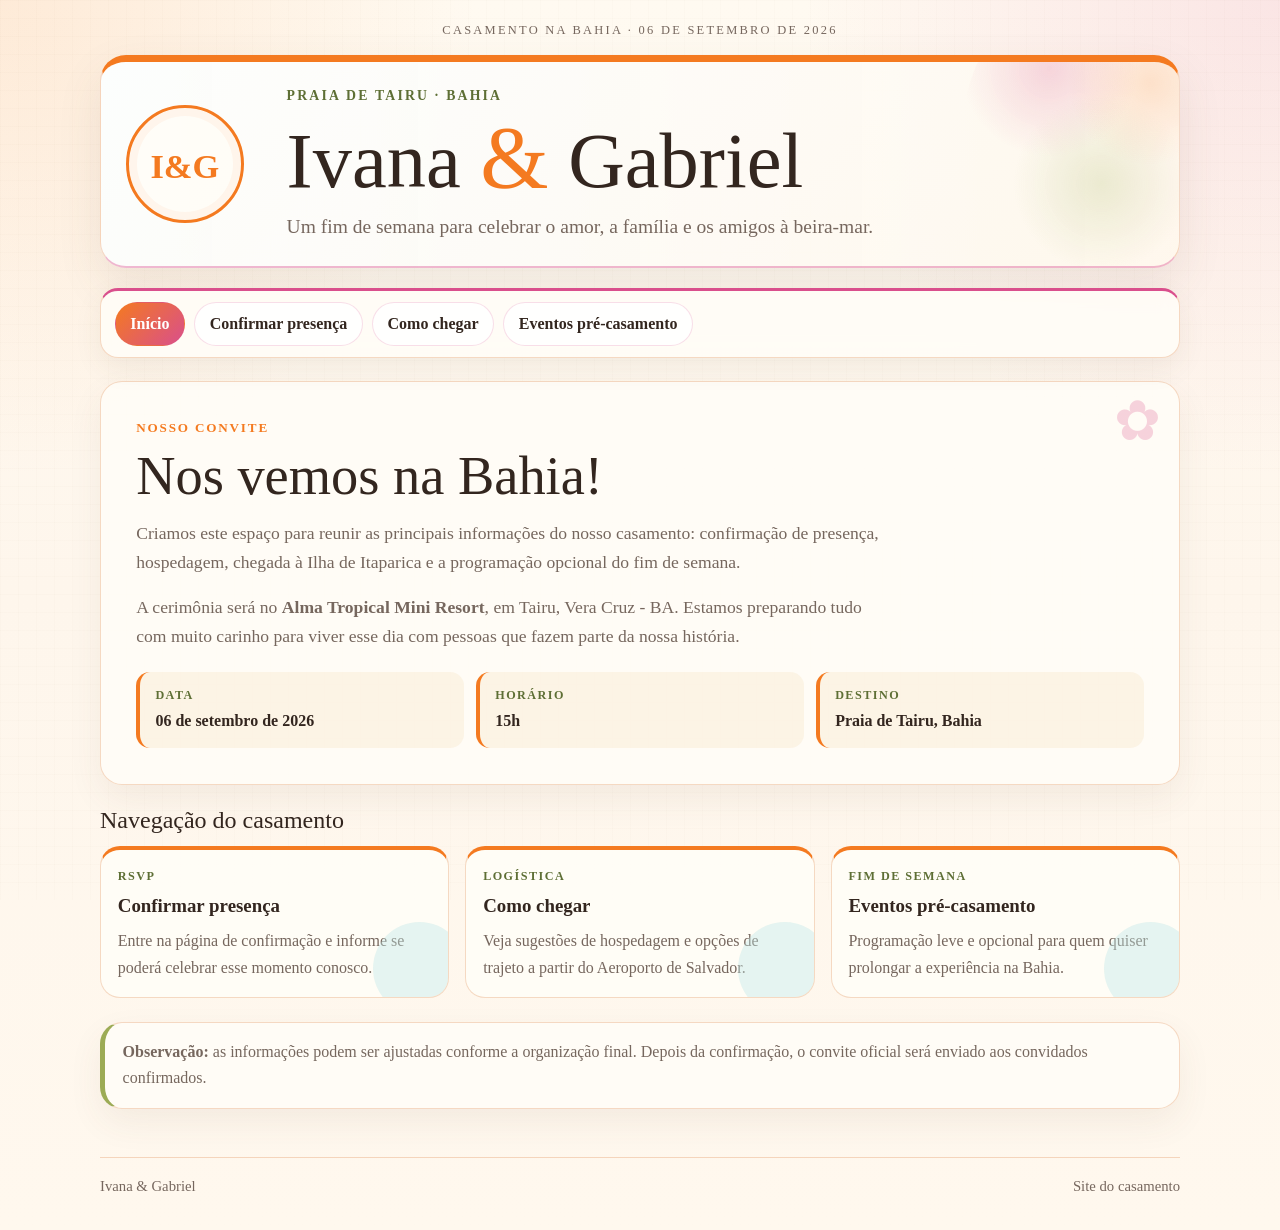
==== index.html @ 6f9604fd "Updated website" ====
<!DOCTYPE html>
<html lang="pt-BR">
<head>
  <meta charset="utf-8">
  <meta name="viewport" content="width=device-width, initial-scale=1.0">
  <title>Ivana & Gabriel · Casamento</title>
  <link rel="stylesheet" href="casamento.css">
</head>
<body>
  <div class="wedding-topbar">Casamento na Bahia · 06 de setembro de 2026</div>

  <main class="content">
    <header class="wedding-header">
      <div class="monogram"><span>I&amp;G</span></div>
      <div class="wedding-header-text">
        <p class="wedding-line1">Praia de Tairu · Bahia</p>
        <h1 class="wedding-line2">Ivana <span class="amp">&amp;</span> Gabriel</h1>
        <p class="wedding-line3">Um fim de semana para celebrar o amor, a família e os amigos à beira-mar.</p>
      </div>
    </header>

    <nav class="casamento-nav" aria-label="Navegação principal do casamento">
      <ul>
        <li><a class="active" href="index.html">Início</a></li>
        <li><a href="https://gabrielorso.shinyapps.io/Confirmacao">Confirmar presença</a></li>
        <li><a href="como-chegar.html">Como chegar</a></li>
        <li><a href="eventos.html">Eventos pré-casamento</a></li>
      </ul>
    </nav>

    <section class="hero-panel">
      <p class="eyebrow">Nosso convite</p>
      <h1>Nos vemos na Bahia!</h1>
      <p class="lead">
        Criamos este espaço para reunir as principais informações do nosso casamento:
        confirmação de presença, hospedagem, chegada à Ilha de Itaparica e a programação
        opcional do fim de semana.
      </p>
      <p class="lead">
        A cerimônia será no <strong>Alma Tropical Mini Resort</strong>, em Tairu, Vera Cruz - BA.
        Estamos preparando tudo com muito carinho para viver esse dia com pessoas que fazem
        parte da nossa história.
      </p>

      <div class="highlight-strip" aria-label="Informações principais">
        <div class="highlight-item">
          <span class="highlight-label">Data</span>
          <span class="highlight-value">06 de setembro de 2026</span>
        </div>
        <div class="highlight-item">
          <span class="highlight-label">Horário</span>
          <span class="highlight-value">15h</span>
        </div>
        <div class="highlight-item">
          <span class="highlight-label">Destino</span>
          <span class="highlight-value">Praia de Tairu, Bahia</span>
        </div>
      </div>
    </section>

    <section aria-labelledby="navegacao-site">
      <h2 id="navegacao-site" class="section-title">Navegação do casamento</h2>
      <div class="cards-grid">
        <a href="https://gabrielorso.shinyapps.io/Confirmacao">
          <div class="page-card">
            <span class="card-label">RSVP</span>
            <h3>Confirmar presença</h3>
            <p>Entre na página de confirmação e informe se poderá celebrar esse momento conosco.</p>
          </div>
        </a>

        <a href="como-chegar.html">
          <div class="page-card">
            <span class="card-label">Logística</span>
            <h3>Como chegar</h3>
            <p>Veja sugestões de hospedagem e opções de trajeto a partir do Aeroporto de Salvador.</p>
          </div>
        </a>

        <a href="eventos.html">
          <div class="page-card">
            <span class="card-label">Fim de semana</span>
            <h3>Eventos pré-casamento</h3>
            <p>Programação leve e opcional para quem quiser prolongar a experiência na Bahia.</p>
          </div>
        </a>
      </div>
    </section>

    <section class="section-note">
      <strong>Observação:</strong> as informações podem ser ajustadas conforme a organização final.
      Depois da confirmação, o convite oficial será enviado aos convidados confirmados.
    </section>
  </main>

  <footer class="footer">
    <span>Ivana &amp; Gabriel</span>
    <span>Site do casamento</span>
  </footer>
</body>
</html>
---- casamento.css ----
:root {
  --linen: #fff8ee;
  --paper: #fffdf7;
  --sand: #f6dfbd;
  --orange: #f47a20;
  --coral: #e95f59;
  --pink: #d94f8c;
  --leaf: #9cab55;
  --leaf-dark: #5e6f35;
  --sky: #bde7e7;
  --ink: #33261f;
  --muted: #76675e;
  --border: rgba(220, 121, 58, 0.28);
  --shadow: rgba(94, 76, 55, 0.10);
}

* {
  box-sizing: border-box;
}

html {
  scroll-behavior: smooth;
}

body {
  margin: 0;
  background:
    radial-gradient(circle at top left, rgba(244, 122, 32, 0.12), transparent 30rem),
    radial-gradient(circle at top right, rgba(217, 79, 140, 0.12), transparent 30rem),
    linear-gradient(180deg, #fffaf1 0%, #fef6ec 48%, #fff8ee 100%);
  color: var(--ink);
  font-family: Georgia, "Times New Roman", serif;
  line-height: 1.65;
}

body::before {
  content: "";
  position: fixed;
  inset: 0;
  pointer-events: none;
  opacity: 0.42;
  background-image:
    linear-gradient(90deg, rgba(94, 76, 55, 0.035) 1px, transparent 1px),
    linear-gradient(rgba(94, 76, 55, 0.035) 1px, transparent 1px);
  background-size: 18px 18px;
}

main.content {
  width: min(1080px, calc(100% - 2rem));
  margin: 0 auto 3rem auto;
  position: relative;
}

.wedding-topbar {
  width: min(1080px, calc(100% - 2rem));
  margin: 1.25rem auto 0.9rem auto;
  display: flex;
  justify-content: center;
  color: var(--muted);
  letter-spacing: 0.18em;
  text-transform: uppercase;
  font-size: 0.78rem;
}

.wedding-header {
  position: relative;
  overflow: hidden;
  display: grid;
  grid-template-columns: 140px 1fr;
  gap: 1.3rem;
  align-items: center;
  background:
    linear-gradient(135deg, rgba(255,255,255,0.92), rgba(255, 248, 238, 0.92)),
    linear-gradient(90deg, rgba(189,231,231,0.55), rgba(246,223,189,0.30));
  border: 1px solid var(--border);
  border-top: 7px solid var(--orange);
  border-bottom: 2px solid rgba(217, 79, 140, 0.40);
  border-radius: 26px;
  padding: 1.45rem 1.55rem;
  margin: 0 auto 1.2rem auto;
  box-shadow: 0 18px 45px var(--shadow);
}

.wedding-header::after {
  content: "";
  position: absolute;
  right: -4.5rem;
  top: -5rem;
  width: 18rem;
  height: 18rem;
  border-radius: 50%;
  background:
    radial-gradient(circle at 30% 30%, rgba(217, 79, 140, 0.22), transparent 31%),
    radial-gradient(circle at 65% 35%, rgba(244, 122, 32, 0.18), transparent 31%),
    radial-gradient(circle at 48% 70%, rgba(156, 171, 85, 0.20), transparent 35%);
}

.monogram {
  position: relative;
  z-index: 1;
  width: 118px;
  height: 118px;
  border-radius: 50%;
  display: grid;
  place-items: center;
  border: 3px solid var(--orange);
  background: rgba(255, 253, 247, 0.82);
  color: var(--orange);
  font-size: 2.15rem;
  font-weight: 700;
  box-shadow: inset 0 0 0 8px rgba(244, 122, 32, 0.06);
}

.monogram span {
  transform: translateY(2px);
}

.wedding-header-text {
  position: relative;
  z-index: 1;
}

.wedding-line1 {
  margin: 0 0 0.35rem 0;
  font-size: 0.86rem;
  font-weight: 700;
  text-transform: uppercase;
  letter-spacing: 0.16em;
  color: var(--leaf-dark);
}

.wedding-line2 {
  margin: 0;
  font-size: clamp(2.35rem, 7vw, 4.9rem);
  line-height: 1.02;
  font-weight: 500;
  color: var(--ink);
}

.wedding-line2 .amp {
  color: var(--orange);
  font-size: 1.12em;
}

.wedding-line3 {
  margin: 0.5rem 0 0 0;
  font-size: clamp(1rem, 2vw, 1.22rem);
  color: var(--muted);
}

.casamento-nav {
  position: sticky;
  top: 0.75rem;
  z-index: 10;
  background: rgba(255, 253, 247, 0.88);
  backdrop-filter: blur(10px);
  border: 1px solid var(--border);
  border-top: 3px solid var(--pink);
  border-radius: 18px;
  padding: 0.7rem 0.85rem;
  margin-bottom: 1.4rem;
  box-shadow: 0 10px 28px rgba(94, 76, 55, 0.08);
}

.casamento-nav ul {
  list-style: none;
  display: flex;
  flex-wrap: wrap;
  gap: 0.55rem;
  margin: 0;
  padding: 0;
}

.casamento-nav a {
  display: inline-block;
  text-decoration: none;
  color: var(--ink);
  background: rgba(255,255,255,0.78);
  border: 1px solid rgba(217, 79, 140, 0.18);
  border-radius: 999px;
  padding: 0.5rem 0.92rem;
  font-weight: 700;
  transition: transform .15s ease, background .15s ease, border-color .15s ease;
}

.casamento-nav a:hover {
  transform: translateY(-1px);
  background: rgba(246, 223, 189, 0.45);
  border-color: rgba(244, 122, 32, 0.50);
  color: var(--orange);
}

.casamento-nav a.active {
  background: linear-gradient(135deg, var(--orange), var(--pink));
  border-color: transparent;
  color: #fff;
}

.hero-panel,
.content-box,
.course-intro,
.section-note,
.event-block,
.place-card,
.rsvp-card {
  background: rgba(255, 253, 247, 0.87);
  border: 1px solid var(--border);
  border-radius: 22px;
  box-shadow: 0 14px 35px rgba(94, 76, 55, 0.07);
}

.hero-panel {
  position: relative;
  overflow: hidden;
  padding: clamp(1.35rem, 3vw, 2.2rem);
  margin-bottom: 1.4rem;
}

.hero-panel::before,
.content-box::before {
  content: "✿";
  position: absolute;
  right: 1.1rem;
  top: 0.7rem;
  color: rgba(217, 79, 140, 0.24);
  font-size: 3.5rem;
  line-height: 1;
}

.eyebrow {
  margin: 0 0 0.45rem 0;
  color: var(--orange);
  font-weight: 800;
  letter-spacing: 0.14em;
  text-transform: uppercase;
  font-size: 0.82rem;
}

.hero-panel h1,
.content-box h1,
.content-box h2,
.section-title {
  margin: 0 0 0.75rem 0;
  color: var(--ink);
  line-height: 1.12;
  font-weight: 500;
}

.hero-panel h1 {
  font-size: clamp(2rem, 5vw, 3.4rem);
}

.lead {
  max-width: 760px;
  margin: 0 0 1rem 0;
  font-size: 1.1rem;
  color: var(--muted);
}

.highlight-strip {
  display: grid;
  grid-template-columns: repeat(auto-fit, minmax(165px, 1fr));
  gap: 0.75rem;
  margin: 1.3rem 0 0 0;
}

.highlight-item {
  border-left: 4px solid var(--orange);
  background: rgba(246, 223, 189, 0.30);
  border-radius: 14px;
  padding: 0.85rem 0.95rem;
}

.highlight-label,
.card-label {
  display: block;
  color: var(--leaf-dark);
  font-size: 0.76rem;
  font-weight: 800;
  text-transform: uppercase;
  letter-spacing: 0.12em;
}

.highlight-value {
  display: block;
  margin-top: 0.2rem;
  font-weight: 700;
}

.cards-grid {
  display: grid;
  grid-template-columns: repeat(auto-fit, minmax(245px, 1fr));
  gap: 1rem;
  margin-bottom: 1.5rem;
}

.cards-grid a {
  text-decoration: none;
  color: inherit;
}

.page-card {
  height: 100%;
  position: relative;
  overflow: hidden;
  background: rgba(255, 253, 247, 0.92);
  border: 1px solid var(--border);
  border-top: 4px solid var(--orange);
  border-radius: 20px;
  padding: 1rem 1.05rem;
  transition: transform 0.15s ease, box-shadow 0.15s ease, border-color 0.15s ease;
}

.page-card::after {
  content: "";
  position: absolute;
  right: -1.1rem;
  bottom: -1.1rem;
  width: 5.8rem;
  height: 5.8rem;
  border-radius: 50%;
  background: rgba(189, 231, 231, 0.40);
}

.page-card:hover {
  transform: translateY(-3px);
  box-shadow: 0 18px 38px rgba(94, 76, 55, 0.12);
  border-color: rgba(217, 79, 140, 0.42);
}

.page-card h3 {
  margin: 0.25rem 0 0.45rem 0;
  font-size: 1.18rem;
  color: var(--ink);
}

.page-card p {
  margin: 0;
  color: var(--muted);
}

.content-box {
  position: relative;
  padding: clamp(1.2rem, 3vw, 1.8rem);
  margin-bottom: 1.1rem;
}

.section-note {
  border-left: 5px solid var(--leaf);
  padding: 1rem 1.1rem;
  color: var(--muted);
  margin-bottom: 1rem;
}

.timeline {
  display: grid;
  gap: 1rem;
  margin: 1.3rem 0;
}

.event-block {
  overflow: hidden;
  display: grid;
  grid-template-columns: 180px 1fr;
  border-left: 6px solid var(--orange);
}

.event-date {
  background: linear-gradient(180deg, rgba(244, 122, 32, 0.13), rgba(217, 79, 140, 0.08));
  padding: 1rem;
  font-weight: 800;
  color: var(--orange);
}

.event-body {
  padding: 1rem 1.15rem;
}

.event-body h3 {
  margin: 0 0 0.35rem 0;
  font-size: 1.25rem;
}

.event-body p {
  margin: 0;
  color: var(--muted);
}

.place-grid {
  display: grid;
  grid-template-columns: repeat(auto-fit, minmax(270px, 1fr));
  gap: 1rem;
  margin: 1.2rem 0;
}

.place-card {
  padding: 1rem 1.1rem;
  border-top: 4px solid var(--pink);
}

.place-card h3 {
  margin: 0.2rem 0 0.35rem 0;
}

.route-list {
  display: grid;
  gap: 1rem;
}

.route-item {
  background: rgba(255, 255, 255, 0.72);
  border: 1px solid var(--border);
  border-left: 5px solid var(--orange);
  border-radius: 18px;
  padding: 1rem 1.1rem;
}

.route-item h3 {
  color: var(--orange);
  margin: 0 0 0.35rem 0;
}

.button-row {
  display: flex;
  flex-wrap: wrap;
  gap: 0.7rem;
  margin-top: 1rem;
}

.primary-button,
.secondary-button {
  display: inline-block;
  text-decoration: none;
  border-radius: 999px;
  font-weight: 800;
  padding: 0.72rem 1.05rem;
}

.primary-button {
  background: linear-gradient(135deg, var(--orange), var(--pink));
  color: #fff;
  box-shadow: 0 12px 24px rgba(244, 122, 32, 0.20);
}

.secondary-button {
  color: var(--orange);
  border: 1px solid rgba(244, 122, 32, 0.40);
  background: rgba(255,255,255,0.72);
}

.rsvp-card {
  padding: 1.2rem;
  margin-top: 1rem;
}

.rsvp-options {
  display: grid;
  gap: 0.85rem;
  margin: 1rem 0;
}

.rsvp-option {
  display: flex;
  align-items: center;
  gap: 0.75rem;
  border: 1px solid var(--border);
  border-radius: 16px;
  padding: 0.85rem;
  background: rgba(255, 255, 255, 0.62);
  font-weight: 700;
}

.rsvp-option input {
  width: 1.1rem;
  height: 1.1rem;
  accent-color: var(--orange);
}

.form-grid {
  display: grid;
  grid-template-columns: repeat(auto-fit, minmax(220px, 1fr));
  gap: 0.8rem;
}

.form-field label {
  display: block;
  font-weight: 800;
  color: var(--leaf-dark);
  font-size: 0.82rem;
  text-transform: uppercase;
  letter-spacing: 0.08em;
  margin-bottom: 0.25rem;
}

.form-field input,
.form-field textarea {
  width: 100%;
  border: 1px solid var(--border);
  border-radius: 14px;
  padding: 0.75rem 0.85rem;
  font: inherit;
  background: rgba(255,255,255,0.78);
  color: var(--ink);
}

.form-field textarea {
  min-height: 105px;
  resize: vertical;
}

.footer {
  width: min(1080px, calc(100% - 2rem));
  margin: 2rem auto;
  color: var(--muted);
  display: flex;
  justify-content: space-between;
  gap: 1rem;
  border-top: 1px solid var(--border);
  padding-top: 1rem;
  font-size: 0.92rem;
}

small,
.muted {
  color: var(--muted);
}

@media (max-width: 720px) {
  .wedding-header,
  .event-block {
    grid-template-columns: 1fr;
  }

  .wedding-header {
    text-align: center;
  }

  .monogram {
    margin: 0 auto;
    width: 98px;
    height: 98px;
  }

  .casamento-nav {
    position: static;
  }

  .casamento-nav ul {
    flex-direction: column;
  }

  .casamento-nav a {
    width: 100%;
    text-align: center;
  }

  .event-date {
    padding-bottom: 0.2rem;
  }

  .footer {
    flex-direction: column;
    text-align: center;
  }
}
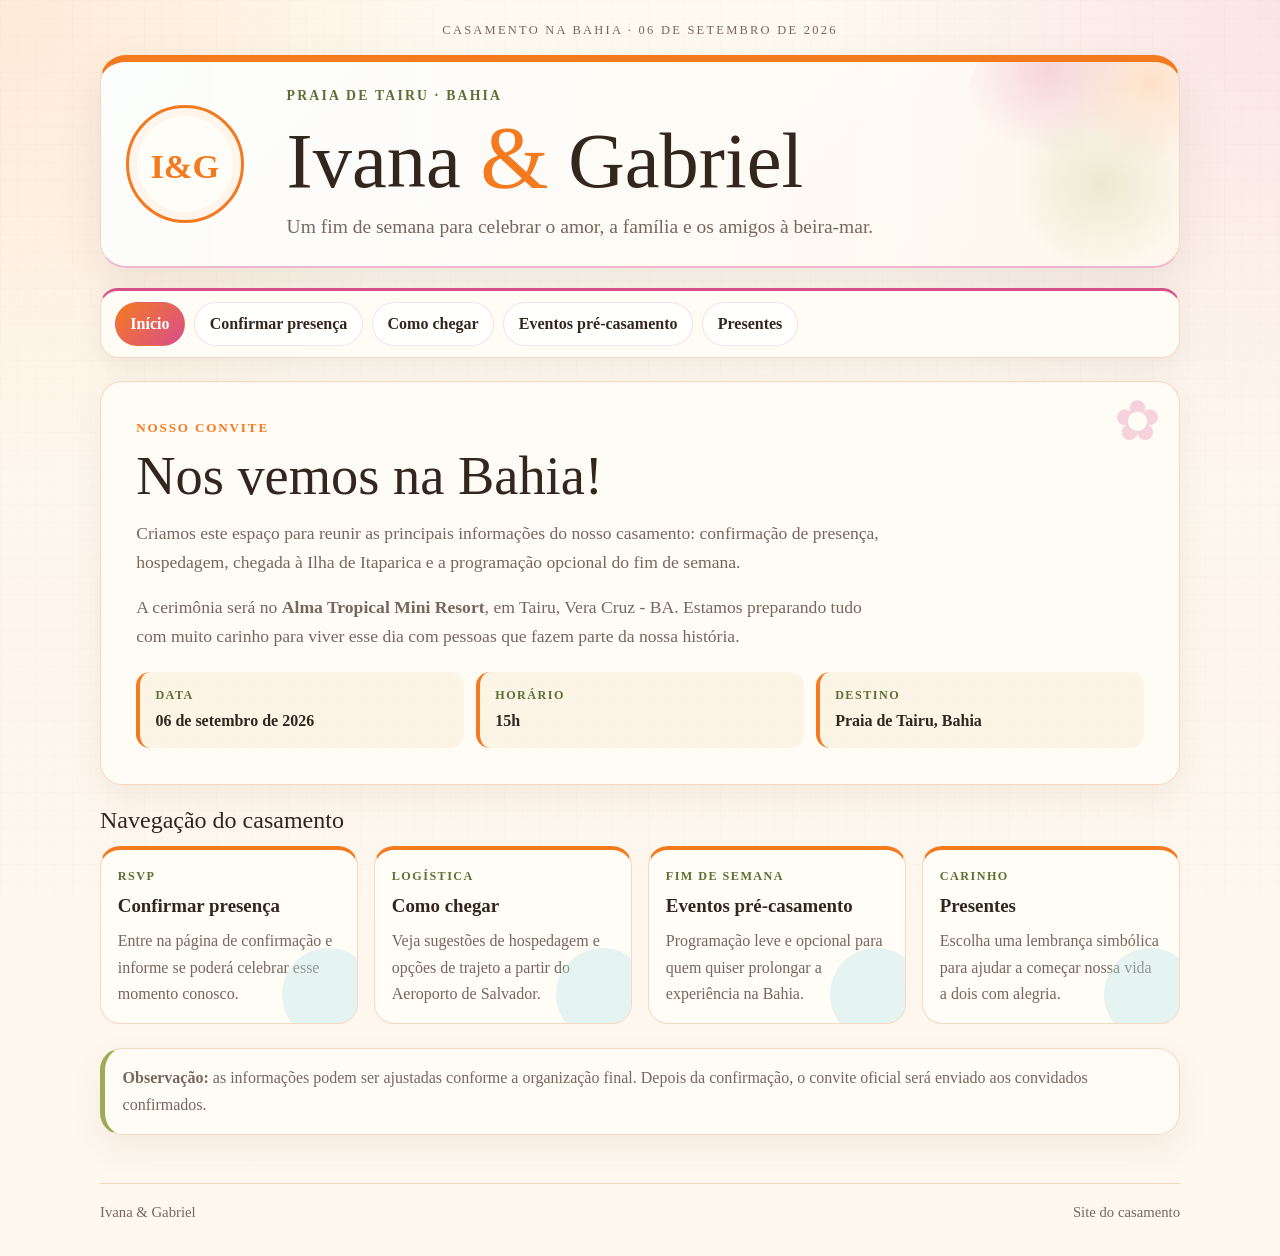
==== commit e4583d30: "Updated site" ====
--- a/index.html
+++ b/index.html
@@ -22,9 +22,10 @@
     <nav class="casamento-nav" aria-label="Navegação principal do casamento">
       <ul>
         <li><a class="active" href="index.html">Início</a></li>
-        <li><a href="https://gabrielorso.shinyapps.io/Confirmacao">Confirmar presença</a></li>
+        <li><a href="https://gabrielorso.shinyapps.io/Confirmacao" target="_blank" rel="noopener">Confirmar presença</a></li>
         <li><a href="como-chegar.html">Como chegar</a></li>
         <li><a href="eventos.html">Eventos pré-casamento</a></li>
+        <li><a href="presentes.html">Presentes</a></li>
       </ul>
     </nav>
 
@@ -61,7 +62,7 @@
     <section aria-labelledby="navegacao-site">
       <h2 id="navegacao-site" class="section-title">Navegação do casamento</h2>
       <div class="cards-grid">
-        <a href="https://gabrielorso.shinyapps.io/Confirmacao">
+        <a href="https://gabrielorso.shinyapps.io/Confirmacao" target="_blank" rel="noopener">
           <div class="page-card">
             <span class="card-label">RSVP</span>
             <h3>Confirmar presença</h3>
@@ -84,6 +85,14 @@
             <p>Programação leve e opcional para quem quiser prolongar a experiência na Bahia.</p>
           </div>
         </a>
+
+        <a href="presentes.html">
+          <div class="page-card">
+            <span class="card-label">Carinho</span>
+            <h3>Presentes</h3>
+            <p>Escolha uma lembrança simbólica para ajudar a começar nossa vida a dois com alegria.</p>
+          </div>
+        </a>
       </div>
     </section>
 
--- a/casamento.css
+++ b/casamento.css
@@ -563,3 +563,159 @@
     text-align: center;
   }
 }
+
+
+/* Página de presentes */
+.gifts-intro {
+  overflow: hidden;
+}
+
+.pix-box {
+  display: grid;
+  gap: 0.2rem;
+  width: min(560px, 100%);
+  margin-top: 1rem;
+  padding: 0.95rem 1.05rem;
+  border: 1px dashed rgba(244, 122, 32, 0.65);
+  border-radius: 18px;
+  background: rgba(255, 255, 255, 0.72);
+  cursor: pointer;
+}
+
+.pix-box strong {
+  color: var(--orange);
+  font-size: 1.2rem;
+  letter-spacing: 0.03em;
+}
+
+.pix-box small {
+  color: var(--muted);
+}
+
+.gifts-note {
+  margin-top: -0.3rem;
+  margin-bottom: 1rem;
+}
+
+.gifts-grid {
+  display: grid;
+  grid-template-columns: repeat(auto-fit, minmax(245px, 1fr));
+  gap: 1rem;
+  margin-bottom: 1.5rem;
+}
+
+.gift-card {
+  overflow: hidden;
+  display: grid;
+  grid-template-rows: 118px 1fr;
+  background: rgba(255, 253, 247, 0.92);
+  border: 1px solid var(--border);
+  border-radius: 20px;
+  box-shadow: 0 14px 35px rgba(94, 76, 55, 0.07);
+}
+
+.gift-photo {
+  display: grid;
+  place-items: center;
+  min-height: 118px;
+  font-size: 3rem;
+  background:
+    radial-gradient(circle at 20% 20%, rgba(255, 255, 255, 0.75), transparent 32%),
+    linear-gradient(135deg, rgba(189,231,231,0.50), rgba(246,223,189,0.50));
+}
+
+.gift-viagem { background: linear-gradient(135deg, rgba(189,231,231,0.72), rgba(156,171,85,0.28)); }
+.gift-boleto { background: linear-gradient(135deg, rgba(246,223,189,0.70), rgba(244,122,32,0.18)); }
+.gift-bahia { background: linear-gradient(135deg, rgba(217,79,140,0.22), rgba(244,122,32,0.22)); }
+.gift-casa { background: linear-gradient(135deg, rgba(255,255,255,0.80), rgba(246,223,189,0.55)); }
+.gift-cafe { background: linear-gradient(135deg, rgba(246,223,189,0.62), rgba(189,231,231,0.36)); }
+.gift-limpeza { background: linear-gradient(135deg, rgba(189,231,231,0.66), rgba(217,79,140,0.16)); }
+.gift-jantar { background: linear-gradient(135deg, rgba(244,122,32,0.19), rgba(217,79,140,0.22)); }
+.gift-livre { background: linear-gradient(135deg, rgba(255,248,238,0.85), rgba(156,171,85,0.26)); }
+
+.gift-content {
+  padding: 0.95rem 1rem 1.05rem;
+}
+
+.gift-content h3 {
+  margin: 0.22rem 0 0.35rem;
+  font-size: 1.1rem;
+  line-height: 1.22;
+}
+
+.gift-content p {
+  margin: 0 0 0.75rem;
+  color: var(--muted);
+  min-height: 3.1rem;
+}
+
+.gift-price {
+  display: block;
+  color: var(--orange);
+  font-size: 1.05rem;
+  margin-bottom: 0.8rem;
+}
+
+.gift-button {
+  width: 100%;
+  border: 0;
+  border-radius: 999px;
+  padding: 0.72rem 1rem;
+  background: linear-gradient(135deg, var(--orange), var(--pink));
+  color: #fff;
+  font: inherit;
+  font-weight: 800;
+  cursor: pointer;
+  box-shadow: 0 12px 24px rgba(244, 122, 32, 0.16);
+  transition: transform .15s ease, filter .15s ease;
+}
+
+.gift-button:hover {
+  transform: translateY(-1px);
+  filter: brightness(1.03);
+}
+
+#copy-toast {
+  position: fixed;
+  left: 50%;
+  bottom: 24px;
+  z-index: 9999;
+  transform: translateX(-50%) translateY(12px);
+  pointer-events: none;
+  opacity: 0;
+  padding: 0.72rem 1rem;
+  border-radius: 999px;
+  background: linear-gradient(135deg, var(--orange), var(--pink));
+  color: #fff;
+  font-weight: 800;
+  box-shadow: 0 18px 36px rgba(94, 76, 55, 0.20);
+  transition: opacity .18s ease, transform .18s ease;
+}
+
+#copy-toast.show {
+  opacity: 1;
+  transform: translateX(-50%) translateY(0);
+}
+
+.copyable {
+  -webkit-tap-highlight-color: transparent;
+}
+
+@media (max-width: 520px) {
+  .gifts-grid {
+    grid-template-columns: 1fr;
+  }
+
+  .gift-card {
+    grid-template-rows: 92px 1fr;
+  }
+
+  .gift-photo {
+    min-height: 92px;
+    font-size: 2.55rem;
+  }
+
+  .gift-content p {
+    min-height: auto;
+  }
+}
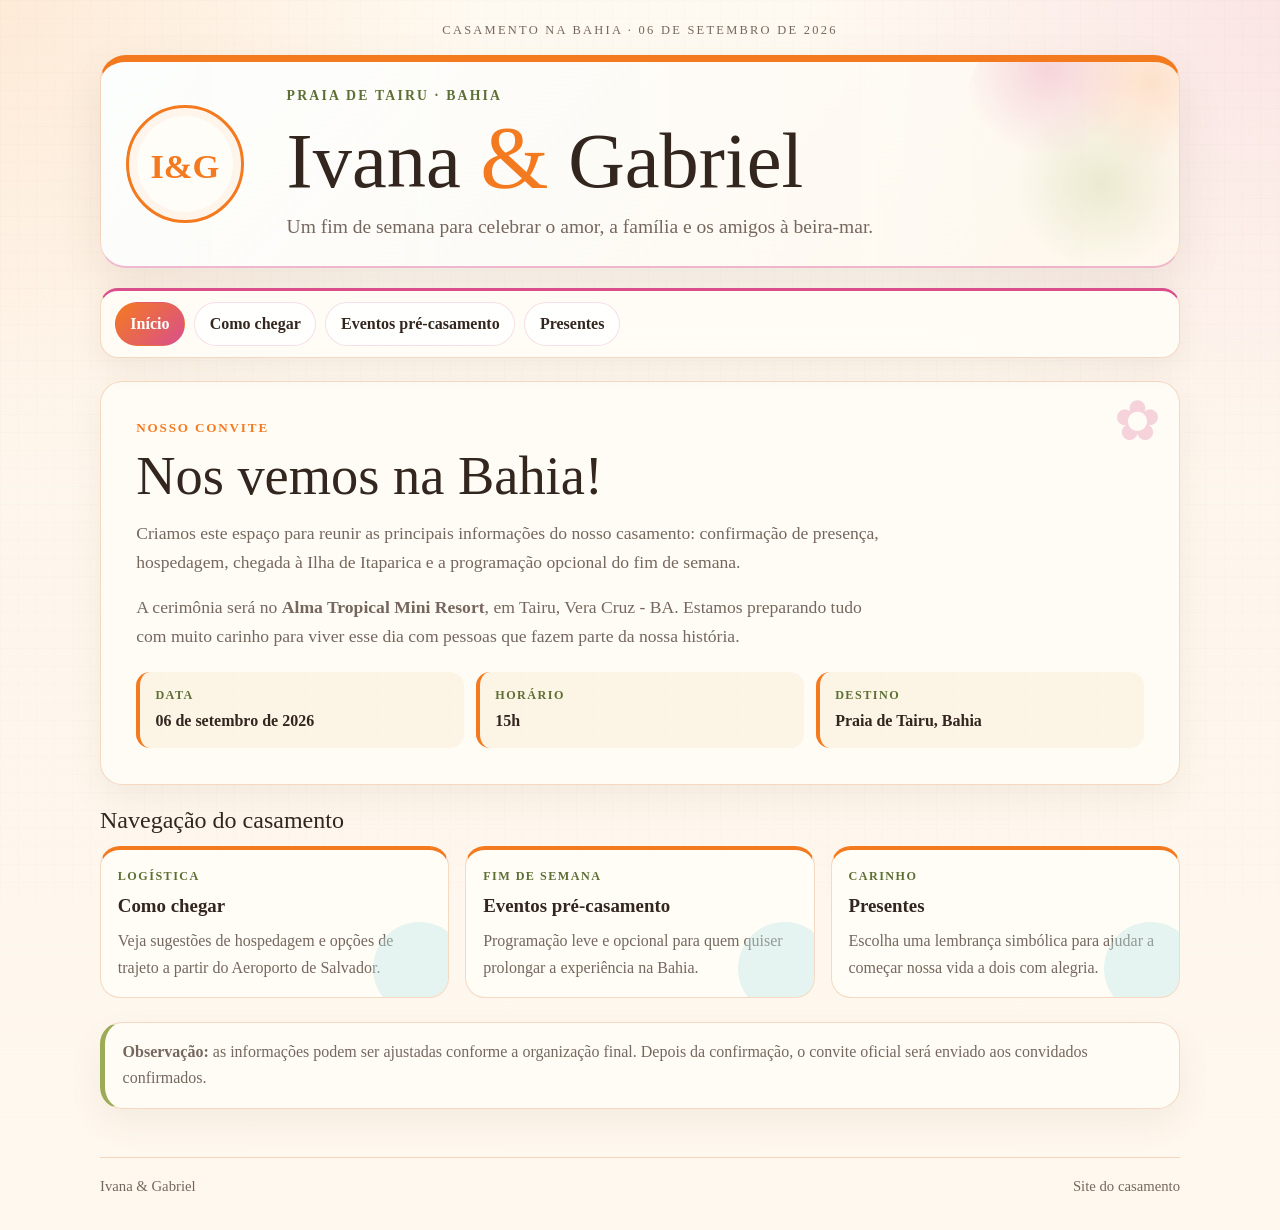
==== commit 09f50921: "Updated website" ====
--- a/index.html
+++ b/index.html
@@ -22,7 +22,7 @@
     <nav class="casamento-nav" aria-label="Navegação principal do casamento">
       <ul>
         <li><a class="active" href="index.html">Início</a></li>
-        <li><a href="https://gabrielorso.shinyapps.io/Confirmacao" target="_blank" rel="noopener">Confirmar presença</a></li>
+        <!-- <li><a href="https://gabrielorso.shinyapps.io/Confirmacao" target="_blank" rel="noopener">Confirmar presença</a></li> -->
         <li><a href="como-chegar.html">Como chegar</a></li>
         <li><a href="eventos.html">Eventos pré-casamento</a></li>
         <li><a href="presentes.html">Presentes</a></li>
@@ -62,13 +62,15 @@
     <section aria-labelledby="navegacao-site">
       <h2 id="navegacao-site" class="section-title">Navegação do casamento</h2>
       <div class="cards-grid">
+        <!-- 
         <a href="https://gabrielorso.shinyapps.io/Confirmacao" target="_blank" rel="noopener">
           <div class="page-card">
             <span class="card-label">RSVP</span>
             <h3>Confirmar presença</h3>
             <p>Entre na página de confirmação e informe se poderá celebrar esse momento conosco.</p>
           </div>
-        </a>
+        </a> 
+        -->
 
         <a href="como-chegar.html">
           <div class="page-card">
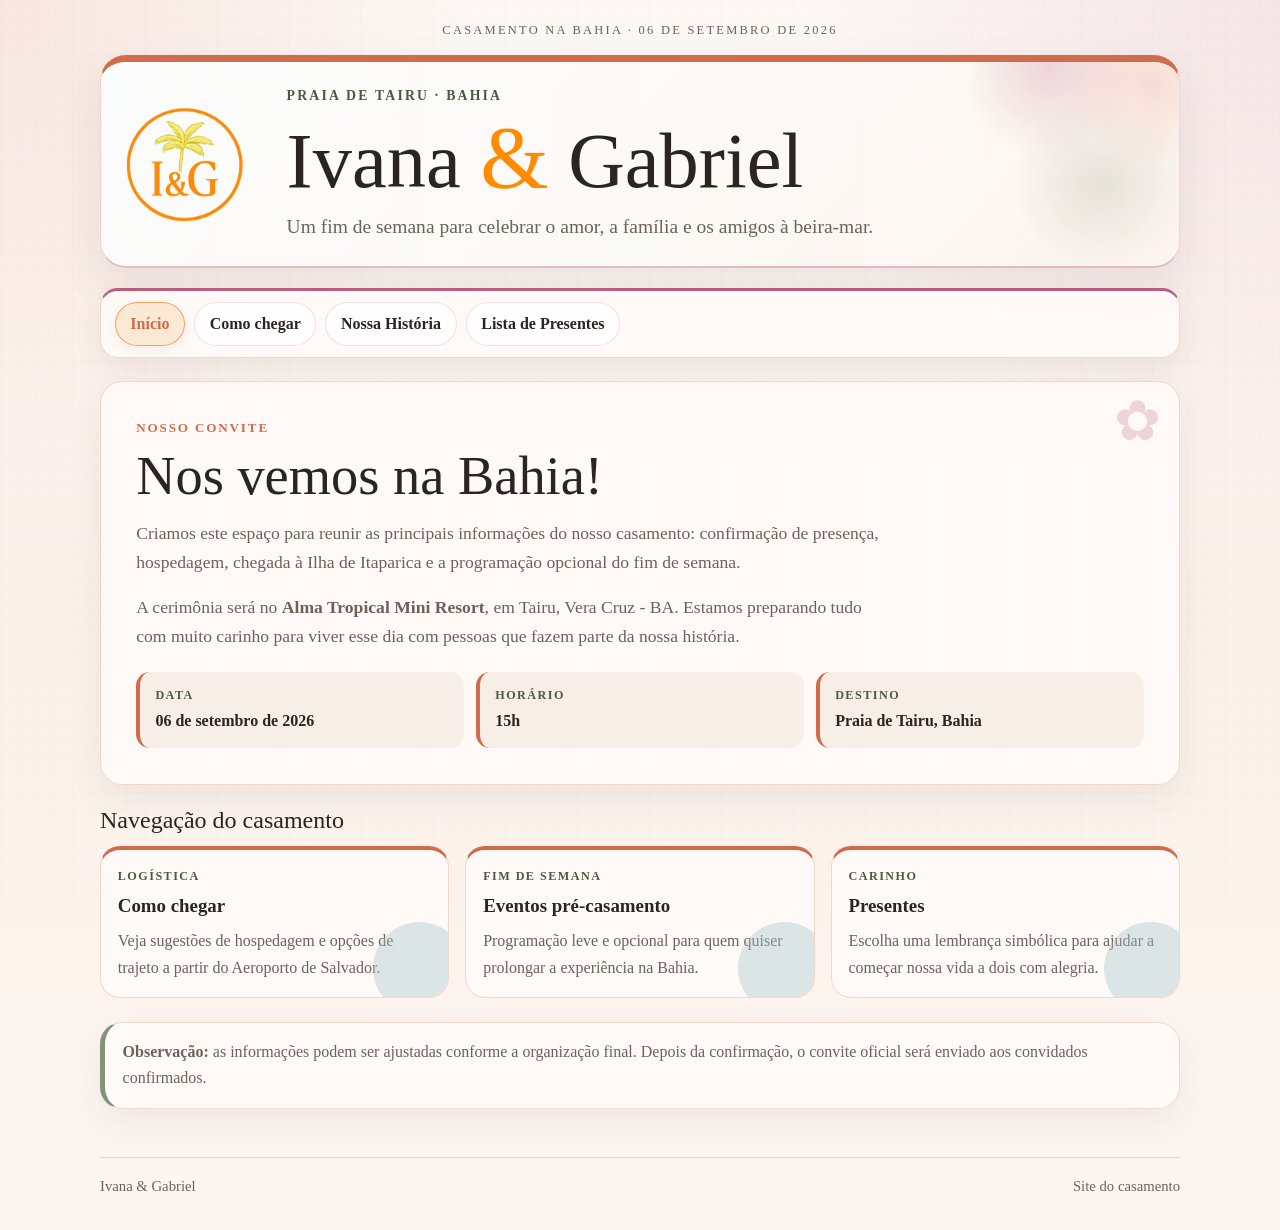
==== commit cefda849: "Updated Website" ====
--- a/index.html
+++ b/index.html
@@ -11,7 +11,7 @@
 
   <main class="content">
     <header class="wedding-header">
-      <div class="monogram"><span>I&amp;G</span></div>
+      <div class="monogram"><img src="img/IG.png" alt="Monograma de Ivana e Gabriel"></div>
       <div class="wedding-header-text">
         <p class="wedding-line1">Praia de Tairu · Bahia</p>
         <h1 class="wedding-line2">Ivana <span class="amp">&amp;</span> Gabriel</h1>
@@ -24,8 +24,8 @@
         <li><a class="active" href="index.html">Início</a></li>
         <!-- <li><a href="https://gabrielorso.shinyapps.io/Confirmacao" target="_blank" rel="noopener">Confirmar presença</a></li> -->
         <li><a href="como-chegar.html">Como chegar</a></li>
-        <li><a href="eventos.html">Eventos pré-casamento</a></li>
-        <li><a href="presentes.html">Presentes</a></li>
+        <li><a href="historia.html">Nossa História</a></li>
+        <li><a href="presentes.html">Lista de Presentes</a></li>
       </ul>
     </nav>
 
--- a/casamento.css
+++ b/casamento.css
@@ -1,17 +1,18 @@
 :root {
-  --linen: #fff8ee;
-  --paper: #fffdf7;
-  --sand: #f6dfbd;
-  --orange: #f47a20;
-  --coral: #e95f59;
-  --pink: #d94f8c;
-  --leaf: #9cab55;
-  --leaf-dark: #5e6f35;
-  --sky: #bde7e7;
-  --ink: #33261f;
-  --muted: #76675e;
-  --border: rgba(220, 121, 58, 0.28);
-  --shadow: rgba(94, 76, 55, 0.10);
+  --linen: #fdf6f0;
+  --paper: #fffbf9;
+  --sand: #e8d5c4;
+  --orange: #d16b49;
+  --ampcolor: #ff8b00;
+  --coral: #d97368;
+  --pink: #b85c7b;
+  --leaf: #829379;
+  --leaf-dark: #4b5944;
+  --sky: #a8c4c7;
+  --ink: #2c2421;
+  --muted: #6e615a;
+  --border: rgba(209, 107, 73, 0.25);
+  --shadow: rgba(44, 36, 33, 0.08);
 }
 
 * {
@@ -25,9 +26,9 @@
 body {
   margin: 0;
   background:
-    radial-gradient(circle at top left, rgba(244, 122, 32, 0.12), transparent 30rem),
-    radial-gradient(circle at top right, rgba(217, 79, 140, 0.12), transparent 30rem),
-    linear-gradient(180deg, #fffaf1 0%, #fef6ec 48%, #fff8ee 100%);
+    radial-gradient(circle at top left, rgba(209, 107, 73, 0.12), transparent 30rem),
+    radial-gradient(circle at top right, rgba(184, 92, 123, 0.12), transparent 30rem),
+    linear-gradient(180deg, #fdf8f5 0%, #fbf0ea 48%, #fdf6f0 100%);
   color: var(--ink);
   font-family: Georgia, "Times New Roman", serif;
   line-height: 1.65;
@@ -40,8 +41,8 @@
   pointer-events: none;
   opacity: 0.42;
   background-image:
-    linear-gradient(90deg, rgba(94, 76, 55, 0.035) 1px, transparent 1px),
-    linear-gradient(rgba(94, 76, 55, 0.035) 1px, transparent 1px);
+    linear-gradient(90deg, rgba(60, 50, 45, 0.035) 1px, transparent 1px),
+    linear-gradient(rgba(60, 50, 45, 0.035) 1px, transparent 1px);
   background-size: 18px 18px;
 }
 
@@ -70,11 +71,11 @@
   gap: 1.3rem;
   align-items: center;
   background:
-    linear-gradient(135deg, rgba(255,255,255,0.92), rgba(255, 248, 238, 0.92)),
-    linear-gradient(90deg, rgba(189,231,231,0.55), rgba(246,223,189,0.30));
+    linear-gradient(135deg, rgba(255, 255, 255, 0.92), rgba(253, 246, 240, 0.92)),
+    linear-gradient(90deg, rgba(168, 196, 199, 0.55), rgba(232, 213, 196, 0.30));
   border: 1px solid var(--border);
   border-top: 7px solid var(--orange);
-  border-bottom: 2px solid rgba(217, 79, 140, 0.40);
+  border-bottom: 2px solid rgba(184, 92, 123, 0.40);
   border-radius: 26px;
   padding: 1.45rem 1.55rem;
   margin: 0 auto 1.2rem auto;
@@ -90,9 +91,9 @@
   height: 18rem;
   border-radius: 50%;
   background:
-    radial-gradient(circle at 30% 30%, rgba(217, 79, 140, 0.22), transparent 31%),
-    radial-gradient(circle at 65% 35%, rgba(244, 122, 32, 0.18), transparent 31%),
-    radial-gradient(circle at 48% 70%, rgba(156, 171, 85, 0.20), transparent 35%);
+    radial-gradient(circle at 30% 30%, rgba(184, 92, 123, 0.22), transparent 31%),
+    radial-gradient(circle at 65% 35%, rgba(209, 107, 73, 0.18), transparent 31%),
+    radial-gradient(circle at 48% 70%, rgba(130, 147, 121, 0.20), transparent 35%);
 }
 
 .monogram {
@@ -100,15 +101,21 @@
   z-index: 1;
   width: 118px;
   height: 118px;
-  border-radius: 50%;
   display: grid;
   place-items: center;
-  border: 3px solid var(--orange);
-  background: rgba(255, 253, 247, 0.82);
-  color: var(--orange);
-  font-size: 2.15rem;
-  font-weight: 700;
-  box-shadow: inset 0 0 0 8px rgba(244, 122, 32, 0.06);
+
+  /* A própria imagem já possui o círculo */
+  border: none;
+  border-radius: 0;
+  background: transparent;
+  box-shadow: none;
+}
+
+.monogram img {
+  display: block;
+  width: 100%;
+  height: 100%;
+  object-fit: contain;
 }
 
 .monogram span {
@@ -138,7 +145,7 @@
 }
 
 .wedding-line2 .amp {
-  color: var(--orange);
+  color: var(--ampcolor);
   font-size: 1.12em;
 }
 
@@ -152,14 +159,14 @@
   position: sticky;
   top: 0.75rem;
   z-index: 10;
-  background: rgba(255, 253, 247, 0.88);
+  background: rgba(255, 251, 249, 0.88);
   backdrop-filter: blur(10px);
   border: 1px solid var(--border);
   border-top: 3px solid var(--pink);
   border-radius: 18px;
   padding: 0.7rem 0.85rem;
   margin-bottom: 1.4rem;
-  box-shadow: 0 10px 28px rgba(94, 76, 55, 0.08);
+  box-shadow: 0 10px 28px rgba(60, 50, 45, 0.08);
 }
 
 .casamento-nav ul {
@@ -175,8 +182,8 @@
   display: inline-block;
   text-decoration: none;
   color: var(--ink);
-  background: rgba(255,255,255,0.78);
-  border: 1px solid rgba(217, 79, 140, 0.18);
+  background: rgba(255, 255, 255, 0.78);
+  border: 1px solid rgba(184, 92, 123, 0.18);
   border-radius: 999px;
   padding: 0.5rem 0.92rem;
   font-weight: 700;
@@ -185,15 +192,16 @@
 
 .casamento-nav a:hover {
   transform: translateY(-1px);
-  background: rgba(246, 223, 189, 0.45);
-  border-color: rgba(244, 122, 32, 0.50);
+  background: rgba(232, 213, 196, 0.45);
+  border-color: rgba(209, 107, 73, 0.50);
   color: var(--orange);
 }
 
 .casamento-nav a.active {
-  background: linear-gradient(135deg, var(--orange), var(--pink));
-  border-color: transparent;
-  color: #fff;
+  background: rgba(246, 223, 189, 0.58);
+  border-color: rgba(244, 122, 32, 0.65);
+  color: var(--orange);
+  box-shadow: 0 4px 12px rgba(94, 76, 55, 0.08);
 }
 
 .hero-panel,
@@ -203,10 +211,10 @@
 .event-block,
 .place-card,
 .rsvp-card {
-  background: rgba(255, 253, 247, 0.87);
+  background: rgba(255, 251, 249, 0.87);
   border: 1px solid var(--border);
   border-radius: 22px;
-  box-shadow: 0 14px 35px rgba(94, 76, 55, 0.07);
+  box-shadow: 0 14px 35px rgba(60, 50, 45, 0.07);
 }
 
 .hero-panel {
@@ -222,7 +230,7 @@
   position: absolute;
   right: 1.1rem;
   top: 0.7rem;
-  color: rgba(217, 79, 140, 0.24);
+  color: rgba(184, 92, 123, 0.24);
   font-size: 3.5rem;
   line-height: 1;
 }
@@ -266,7 +274,7 @@
 
 .highlight-item {
   border-left: 4px solid var(--orange);
-  background: rgba(246, 223, 189, 0.30);
+  background: rgba(232, 213, 196, 0.30);
   border-radius: 14px;
   padding: 0.85rem 0.95rem;
 }
@@ -303,7 +311,7 @@
   height: 100%;
   position: relative;
   overflow: hidden;
-  background: rgba(255, 253, 247, 0.92);
+  background: rgba(255, 251, 249, 0.92);
   border: 1px solid var(--border);
   border-top: 4px solid var(--orange);
   border-radius: 20px;
@@ -319,13 +327,13 @@
   width: 5.8rem;
   height: 5.8rem;
   border-radius: 50%;
-  background: rgba(189, 231, 231, 0.40);
+  background: rgba(168, 196, 199, 0.40);
 }
 
 .page-card:hover {
   transform: translateY(-3px);
-  box-shadow: 0 18px 38px rgba(94, 76, 55, 0.12);
-  border-color: rgba(217, 79, 140, 0.42);
+  box-shadow: 0 18px 38px rgba(60, 50, 45, 0.12);
+  border-color: rgba(184, 92, 123, 0.42);
 }
 
 .page-card h3 {
@@ -366,7 +374,7 @@
 }
 
 .event-date {
-  background: linear-gradient(180deg, rgba(244, 122, 32, 0.13), rgba(217, 79, 140, 0.08));
+  background: linear-gradient(180deg, rgba(209, 107, 73, 0.13), rgba(184, 92, 123, 0.08));
   padding: 1rem;
   font-weight: 800;
   color: var(--orange);
@@ -439,13 +447,13 @@
 .primary-button {
   background: linear-gradient(135deg, var(--orange), var(--pink));
   color: #fff;
-  box-shadow: 0 12px 24px rgba(244, 122, 32, 0.20);
+  box-shadow: 0 12px 24px rgba(209, 107, 73, 0.20);
 }
 
 .secondary-button {
   color: var(--orange);
-  border: 1px solid rgba(244, 122, 32, 0.40);
-  background: rgba(255,255,255,0.72);
+  border: 1px solid rgba(209, 107, 73, 0.40);
+  background: rgba(255, 255, 255, 0.72);
 }
 
 .rsvp-card {
@@ -499,7 +507,7 @@
   border-radius: 14px;
   padding: 0.75rem 0.85rem;
   font: inherit;
-  background: rgba(255,255,255,0.78);
+  background: rgba(255, 255, 255, 0.78);
   color: var(--ink);
 }
 
@@ -536,9 +544,9 @@
   }
 
   .monogram {
+    width: 100px;
+    height: 100px;
     margin: 0 auto;
-    width: 98px;
-    height: 98px;
   }
 
   .casamento-nav {
@@ -563,7 +571,6 @@
     text-align: center;
   }
 }
-
 
 /* Página de presentes */
 .gifts-intro {
@@ -576,7 +583,7 @@
   width: min(560px, 100%);
   margin-top: 1rem;
   padding: 0.95rem 1.05rem;
-  border: 1px dashed rgba(244, 122, 32, 0.65);
+  border: 1px dashed rgba(209, 107, 73, 0.65);
   border-radius: 18px;
   background: rgba(255, 255, 255, 0.72);
   cursor: pointer;
@@ -605,117 +612,26 @@
 }
 
 .gift-card {
-  overflow: hidden;
-  display: grid;
-  grid-template-rows: 118px 1fr;
-  background: rgba(255, 253, 247, 0.92);
-  border: 1px solid var(--border);
-  border-radius: 20px;
-  box-shadow: 0 14px 35px rgba(94, 76, 55, 0.07);
-}
-
-.gift-photo {
-  display: grid;
-  place-items: center;
-  min-height: 118px;
-  font-size: 3rem;
-  background:
-    radial-gradient(circle at 20% 20%, rgba(255, 255, 255, 0.75), transparent 32%),
-    linear-gradient(135deg, rgba(189,231,231,0.50), rgba(246,223,189,0.50));
-}
-
-.gift-viagem { background: linear-gradient(135deg, rgba(189,231,231,0.72), rgba(156,171,85,0.28)); }
-.gift-boleto { background: linear-gradient(135deg, rgba(246,223,189,0.70), rgba(244,122,32,0.18)); }
-.gift-bahia { background: linear-gradient(135deg, rgba(217,79,140,0.22), rgba(244,122,32,0.22)); }
-.gift-casa { background: linear-gradient(135deg, rgba(255,255,255,0.80), rgba(246,223,189,0.55)); }
-.gift-cafe { background: linear-gradient(135deg, rgba(246,223,189,0.62), rgba(189,231,231,0.36)); }
-.gift-limpeza { background: linear-gradient(135deg, rgba(189,231,231,0.66), rgba(217,79,140,0.16)); }
-.gift-jantar { background: linear-gradient(135deg, rgba(244,122,32,0.19), rgba(217,79,140,0.22)); }
-.gift-livre { background: linear-gradient(135deg, rgba(255,248,238,0.85), rgba(156,171,85,0.26)); }
-
-.gift-content {
-  padding: 0.95rem 1rem 1.05rem;
-}
-
-.gift-content h3 {
-  margin: 0.22rem 0 0.35rem;
-  font-size: 1.1rem;
-  line-height: 1.22;
-}
-
-.gift-content p {
-  margin: 0 0 0.75rem;
-  color: var(--muted);
-  min-height: 3.1rem;
-}
-
-.gift-price {
-  display: block;
-  color: var(--orange);
-  font-size: 1.05rem;
-  margin-bottom: 0.8rem;
-}
-
-.gift-button {
+  grid-template-rows: auto 1fr;
+}
+
+.gift-photo,
+.gift-photo.has-image {
+  min-height: 0;
+  aspect-ratio: 4 / 3;
+}
+
+.gift-photo.has-image img {
   width: 100%;
-  border: 0;
-  border-radius: 999px;
-  padding: 0.72rem 1rem;
-  background: linear-gradient(135deg, var(--orange), var(--pink));
-  color: #fff;
-  font: inherit;
-  font-weight: 800;
-  cursor: pointer;
-  box-shadow: 0 12px 24px rgba(244, 122, 32, 0.16);
-  transition: transform .15s ease, filter .15s ease;
-}
-
-.gift-button:hover {
-  transform: translateY(-1px);
-  filter: brightness(1.03);
-}
-
-#copy-toast {
-  position: fixed;
-  left: 50%;
-  bottom: 24px;
-  z-index: 9999;
-  transform: translateX(-50%) translateY(12px);
-  pointer-events: none;
-  opacity: 0;
-  padding: 0.72rem 1rem;
-  border-radius: 999px;
-  background: linear-gradient(135deg, var(--orange), var(--pink));
-  color: #fff;
-  font-weight: 800;
-  box-shadow: 0 18px 36px rgba(94, 76, 55, 0.20);
-  transition: opacity .18s ease, transform .18s ease;
-}
-
-#copy-toast.show {
-  opacity: 1;
-  transform: translateX(-50%) translateY(0);
-}
-
-.copyable {
-  -webkit-tap-highlight-color: transparent;
-}
-
-@media (max-width: 520px) {
-  .gifts-grid {
-    grid-template-columns: 1fr;
-  }
-
-  .gift-card {
-    grid-template-rows: 92px 1fr;
-  }
-
-  .gift-photo {
-    min-height: 92px;
-    font-size: 2.55rem;
-  }
-
-  .gift-content p {
-    min-height: auto;
-  }
-}
+  height: 100%;
+  aspect-ratio: 4 / 3;
+  object-fit: cover;
+  object-position: center;
+}
+
+.gift-viagem { background: linear-gradient(135deg, rgba(168, 196, 199, 0.72), rgba(130, 147, 121, 0.28)); }
+.gift-boleto { background: linear-gradient(135deg, rgba(232, 213, 196, 0.70), rgba(209, 107, 73, 0.18)); }
+.gift-bahia { background: linear-gradient(135deg, rgba(184, 92, 123, 0.22), rgba(209, 107, 73, 0.22)); }
+.gift-casa { background: linear-gradient(135deg, rgba(255, 255, 255, 0.80), rgba(232, 213, 196, 0.55)); }
+.gift-cafe { background: linear-gradient(135deg, rgba(232, 213, 196, 0.62), rgba(168, 196, 199, 0.36)); }
+.gift-limpeza { background: linear-gradient(135deg, rgba(168, 196, 199, 0.66), rgba(184, 92, 123, 0.16)); }
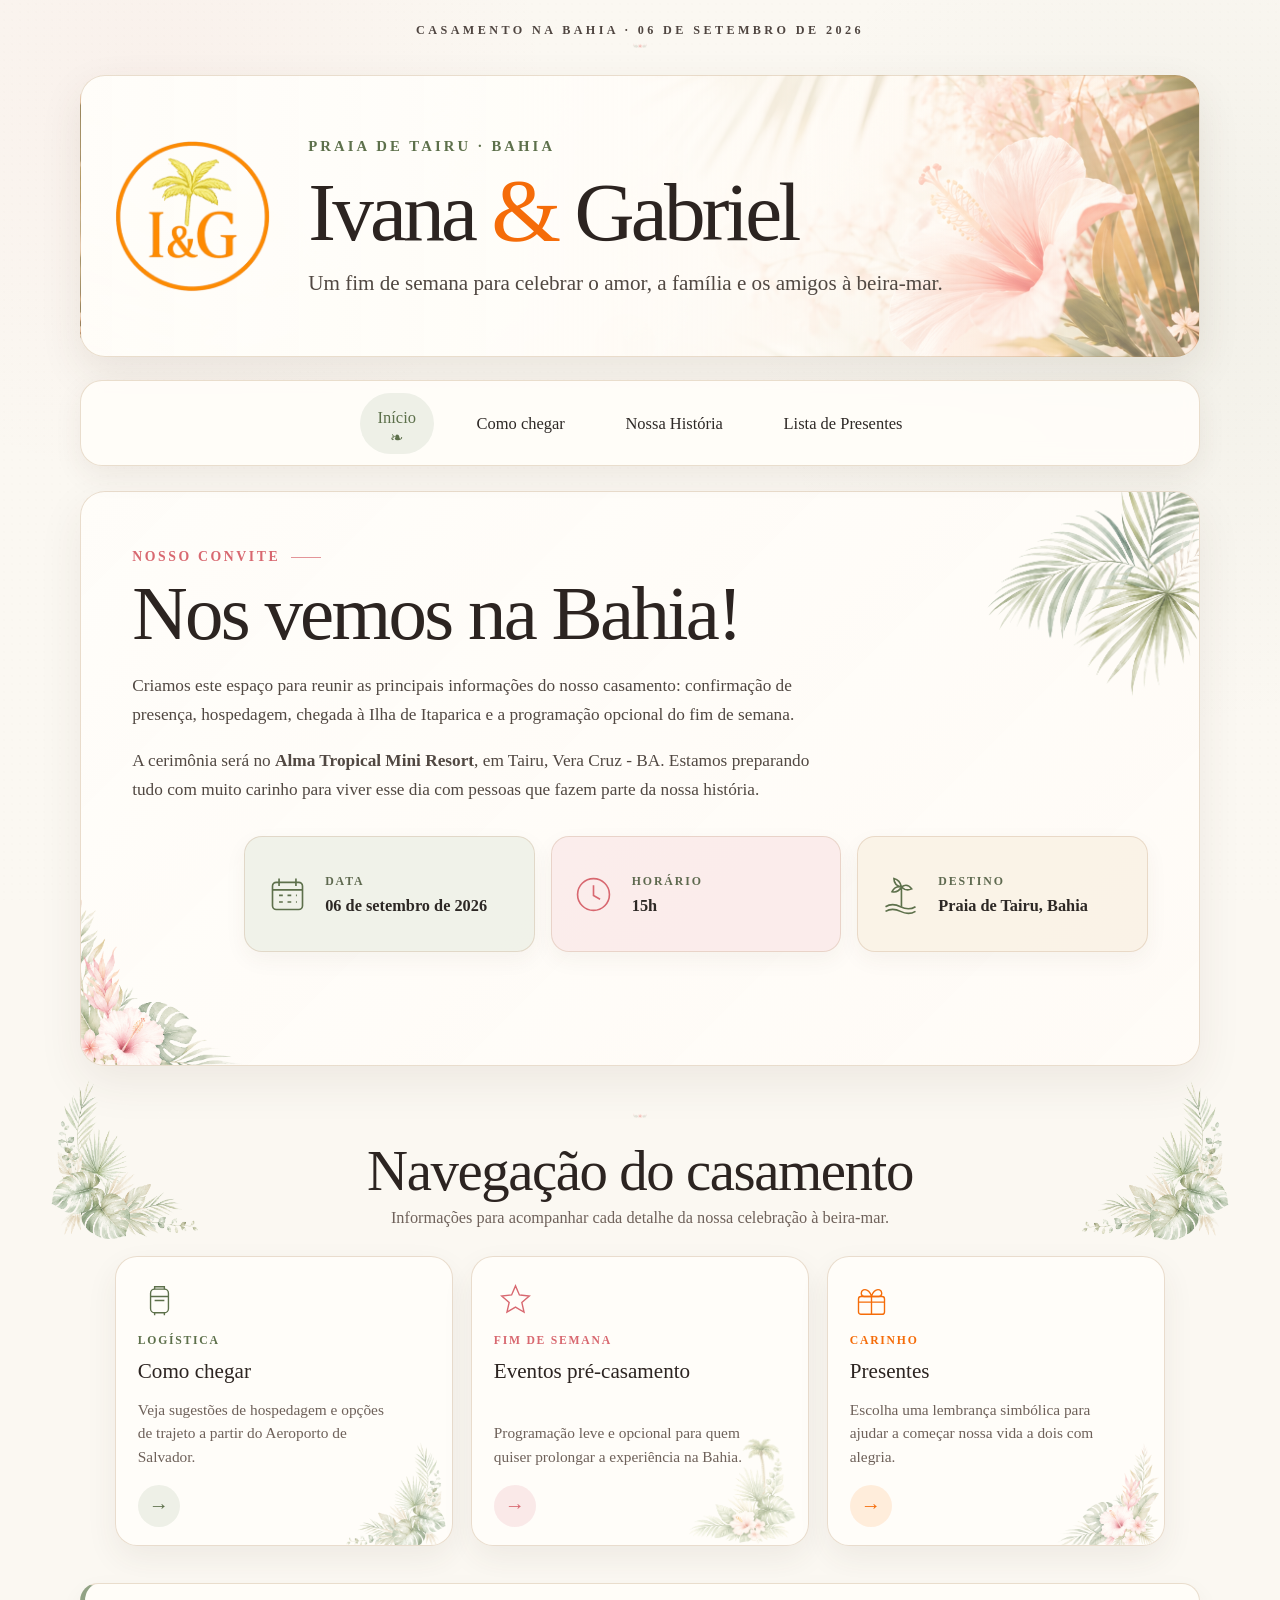
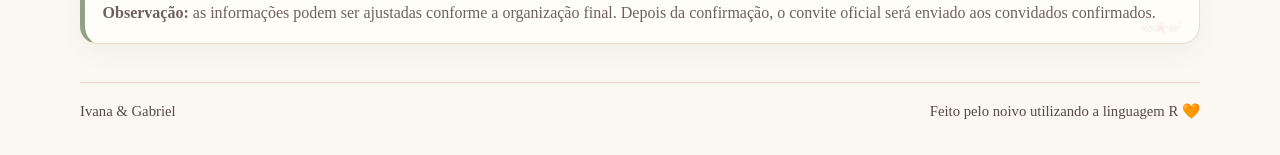
==== commit 0f9d4ea5: "Updated Website" ====
--- a/index.html
+++ b/index.html
@@ -6,16 +6,22 @@
   <title>Ivana & Gabriel · Casamento</title>
   <link rel="stylesheet" href="casamento.css">
 </head>
-<body>
+
+<body class="home-page">
   <div class="wedding-topbar">Casamento na Bahia · 06 de setembro de 2026</div>
 
   <main class="content">
     <header class="wedding-header">
-      <div class="monogram"><img src="img/IG.png" alt="Monograma de Ivana e Gabriel"></div>
+      <div class="monogram">
+        <img src="img/IG.png" alt="Monograma de Ivana e Gabriel">
+      </div>
+
       <div class="wedding-header-text">
         <p class="wedding-line1">Praia de Tairu · Bahia</p>
         <h1 class="wedding-line2">Ivana <span class="amp">&amp;</span> Gabriel</h1>
-        <p class="wedding-line3">Um fim de semana para celebrar o amor, a família e os amigos à beira-mar.</p>
+        <p class="wedding-line3">
+          Um fim de semana para celebrar o amor, a família e os amigos à beira-mar.
+        </p>
       </div>
     </header>
 
@@ -32,67 +38,129 @@
     <section class="hero-panel">
       <p class="eyebrow">Nosso convite</p>
       <h1>Nos vemos na Bahia!</h1>
+
       <p class="lead">
         Criamos este espaço para reunir as principais informações do nosso casamento:
         confirmação de presença, hospedagem, chegada à Ilha de Itaparica e a programação
         opcional do fim de semana.
       </p>
+
       <p class="lead">
-        A cerimônia será no <strong>Alma Tropical Mini Resort</strong>, em Tairu, Vera Cruz - BA.
-        Estamos preparando tudo com muito carinho para viver esse dia com pessoas que fazem
-        parte da nossa história.
+        A cerimônia será no <strong>Alma Tropical Mini Resort</strong>, em Tairu,
+        Vera Cruz - BA. Estamos preparando tudo com muito carinho para viver esse dia
+        com pessoas que fazem parte da nossa história.
       </p>
 
       <div class="highlight-strip" aria-label="Informações principais">
         <div class="highlight-item">
-          <span class="highlight-label">Data</span>
-          <span class="highlight-value">06 de setembro de 2026</span>
+          <span class="highlight-icon" aria-hidden="true">
+            <svg viewBox="0 0 48 48" fill="none" stroke="currentColor">
+              <rect x="8" y="11" width="32" height="29" rx="4"></rect>
+              <path d="M15 7v8M33 7v8M8 19h32"></path>
+              <path d="M15 25h4M24 25h4M33 25h1M15 32h4M24 32h4M33 32h1"></path>
+            </svg>
+          </span>
+          <span>
+            <span class="highlight-label">Data</span>
+            <span class="highlight-value">06 de setembro de 2026</span>
+          </span>
         </div>
+
         <div class="highlight-item">
-          <span class="highlight-label">Horário</span>
-          <span class="highlight-value">15h</span>
+          <span class="highlight-icon" aria-hidden="true">
+            <svg viewBox="0 0 48 48" fill="none" stroke="currentColor">
+              <circle cx="24" cy="24" r="17"></circle>
+              <path d="M24 14v11l7 4"></path>
+            </svg>
+          </span>
+          <span>
+            <span class="highlight-label">Horário</span>
+            <span class="highlight-value">15h</span>
+          </span>
         </div>
+
         <div class="highlight-item">
-          <span class="highlight-label">Destino</span>
-          <span class="highlight-value">Praia de Tairu, Bahia</span>
+          <span class="highlight-icon" aria-hidden="true">
+            <svg viewBox="0 0 48 48" fill="none" stroke="currentColor">
+              <path d="M25 37V16M25 16c-5-1-8 1-10 5 4 1 7 0 10-5Zm0 0c4-3 8-2 11 2-4 2-8 1-11-2Zm0 0c-1-5-4-8-8-9 0 5 3 8 8 9Z"></path>
+              <path d="M8 37c5-3 10-3 16 0s11 3 16 0M8 42c5-3 10-3 16 0s11 3 16 0"></path>
+            </svg>
+          </span>
+          <span>
+            <span class="highlight-label">Destino</span>
+            <span class="highlight-value">Praia de Tairu, Bahia</span>
+          </span>
         </div>
       </div>
     </section>
 
-    <section aria-labelledby="navegacao-site">
-      <h2 id="navegacao-site" class="section-title">Navegação do casamento</h2>
+    <section class="home-navigation-section" aria-labelledby="navegacao-site">
+      <div class="home-section-heading">
+        <img class="home-section-flower" src="img/flor-centro.png" alt="" aria-hidden="true">
+        <h2 id="navegacao-site" class="section-title">Navegação do casamento</h2>
+        <p class="home-section-subtitle">
+          Informações para acompanhar cada detalhe da nossa celebração à beira-mar.
+        </p>
+      </div>
+
       <div class="cards-grid">
-        <!-- 
+        <!--
         <a href="https://gabrielorso.shinyapps.io/Confirmacao" target="_blank" rel="noopener">
           <div class="page-card">
             <span class="card-label">RSVP</span>
             <h3>Confirmar presença</h3>
             <p>Entre na página de confirmação e informe se poderá celebrar esse momento conosco.</p>
           </div>
-        </a> 
+        </a>
         -->
 
         <a href="como-chegar.html">
           <div class="page-card">
+            <span class="card-icon" aria-hidden="true">
+              <svg viewBox="0 0 48 48" fill="none" stroke="currentColor">
+                <rect x="13" y="10" width="22" height="29" rx="5"></rect>
+                <path d="M18 10V7h12v3M18 39v3M30 39v3M13 19h22M18 24h12"></path>
+              </svg>
+            </span>
             <span class="card-label">Logística</span>
             <h3>Como chegar</h3>
-            <p>Veja sugestões de hospedagem e opções de trajeto a partir do Aeroporto de Salvador.</p>
+            <p>
+              Veja sugestões de hospedagem e opções de trajeto a partir do Aeroporto de Salvador.
+            </p>
+            <span class="card-arrow" aria-hidden="true">→</span>
           </div>
         </a>
 
         <a href="eventos.html">
           <div class="page-card">
+            <span class="card-icon" aria-hidden="true">
+              <svg viewBox="0 0 48 48" fill="none" stroke="currentColor">
+                <path d="m24 6 4.8 11.2L41 18.4l-9.2 8 2.7 12L24 32.2 13.5 38.4l2.7-12-9.2-8 12.2-1.2L24 6Z"></path>
+              </svg>
+            </span>
             <span class="card-label">Fim de semana</span>
             <h3>Eventos pré-casamento</h3>
-            <p>Programação leve e opcional para quem quiser prolongar a experiência na Bahia.</p>
+            <p>
+              Programação leve e opcional para quem quiser prolongar a experiência na Bahia.
+            </p>
+            <span class="card-arrow" aria-hidden="true">→</span>
           </div>
         </a>
 
         <a href="presentes.html">
           <div class="page-card">
+            <span class="card-icon" aria-hidden="true">
+              <svg viewBox="0 0 48 48" fill="none" stroke="currentColor">
+                <rect x="8" y="19" width="32" height="22" rx="3"></rect>
+                <path d="M24 19v22M8 26h32M24 19H15c-4 0-5-6-1-8 5-2 9 4 10 8Zm0 0h9c4 0 5-6 1-8-5-2-9 4-10 8Z"></path>
+              </svg>
+            </span>
             <span class="card-label">Carinho</span>
             <h3>Presentes</h3>
-            <p>Escolha uma lembrança simbólica para ajudar a começar nossa vida a dois com alegria.</p>
+            <p>
+              Escolha uma lembrança simbólica para ajudar a começar nossa vida a dois com alegria.
+            </p>
+            <span class="card-arrow" aria-hidden="true">→</span>
           </div>
         </a>
       </div>
@@ -106,7 +174,7 @@
 
   <footer class="footer">
     <span>Ivana &amp; Gabriel</span>
-    <span>Site do casamento</span>
+    <span>Feito pelo noivo utilizando a linguagem R 🧡</span>
   </footer>
 </body>
 </html>
--- a/casamento.css
+++ b/casamento.css
@@ -26,9 +26,22 @@
 body {
   margin: 0;
   background:
-    radial-gradient(circle at top left, rgba(209, 107, 73, 0.12), transparent 30rem),
-    radial-gradient(circle at top right, rgba(184, 92, 123, 0.12), transparent 30rem),
-    linear-gradient(180deg, #fdf8f5 0%, #fbf0ea 48%, #fdf6f0 100%);
+    radial-gradient(
+      circle at top left,
+      rgba(209, 107, 73, 0.12),
+      transparent 30rem
+    ),
+    radial-gradient(
+      circle at top right,
+      rgba(184, 92, 123, 0.12),
+      transparent 30rem
+    ),
+    linear-gradient(
+      180deg,
+      #fdf8f5 0%,
+      #fbf0ea 48%,
+      #fdf6f0 100%
+    );
   color: var(--ink);
   font-family: Georgia, "Times New Roman", serif;
   line-height: 1.65;
@@ -41,20 +54,27 @@
   pointer-events: none;
   opacity: 0.42;
   background-image:
-    linear-gradient(90deg, rgba(60, 50, 45, 0.035) 1px, transparent 1px),
-    linear-gradient(rgba(60, 50, 45, 0.035) 1px, transparent 1px);
+    linear-gradient(
+      90deg,
+      rgba(60, 50, 45, 0.035) 1px,
+      transparent 1px
+    ),
+    linear-gradient(
+      rgba(60, 50, 45, 0.035) 1px,
+      transparent 1px
+    );
   background-size: 18px 18px;
 }
 
 main.content {
   width: min(1080px, calc(100% - 2rem));
-  margin: 0 auto 3rem auto;
+  margin: 0 auto 3rem;
   position: relative;
 }
 
 .wedding-topbar {
   width: min(1080px, calc(100% - 2rem));
-  margin: 1.25rem auto 0.9rem auto;
+  margin: 1.25rem auto 0.9rem;
   display: flex;
   justify-content: center;
   color: var(--muted);
@@ -71,14 +91,22 @@
   gap: 1.3rem;
   align-items: center;
   background:
-    linear-gradient(135deg, rgba(255, 255, 255, 0.92), rgba(253, 246, 240, 0.92)),
-    linear-gradient(90deg, rgba(168, 196, 199, 0.55), rgba(232, 213, 196, 0.30));
+    linear-gradient(
+      135deg,
+      rgba(255, 255, 255, 0.92),
+      rgba(253, 246, 240, 0.92)
+    ),
+    linear-gradient(
+      90deg,
+      rgba(168, 196, 199, 0.55),
+      rgba(232, 213, 196, 0.30)
+    );
   border: 1px solid var(--border);
   border-top: 7px solid var(--orange);
   border-bottom: 2px solid rgba(184, 92, 123, 0.40);
   border-radius: 26px;
   padding: 1.45rem 1.55rem;
-  margin: 0 auto 1.2rem auto;
+  margin: 0 auto 1.2rem;
   box-shadow: 0 18px 45px var(--shadow);
 }
 
@@ -91,9 +119,21 @@
   height: 18rem;
   border-radius: 50%;
   background:
-    radial-gradient(circle at 30% 30%, rgba(184, 92, 123, 0.22), transparent 31%),
-    radial-gradient(circle at 65% 35%, rgba(209, 107, 73, 0.18), transparent 31%),
-    radial-gradient(circle at 48% 70%, rgba(130, 147, 121, 0.20), transparent 35%);
+    radial-gradient(
+      circle at 30% 30%,
+      rgba(184, 92, 123, 0.22),
+      transparent 31%
+    ),
+    radial-gradient(
+      circle at 65% 35%,
+      rgba(209, 107, 73, 0.18),
+      transparent 31%
+    ),
+    radial-gradient(
+      circle at 48% 70%,
+      rgba(130, 147, 121, 0.20),
+      transparent 35%
+    );
 }
 
 .monogram {
@@ -103,8 +143,6 @@
   height: 118px;
   display: grid;
   place-items: center;
-
-  /* A própria imagem já possui o círculo */
   border: none;
   border-radius: 0;
   background: transparent;
@@ -128,7 +166,7 @@
 }
 
 .wedding-line1 {
-  margin: 0 0 0.35rem 0;
+  margin: 0 0 0.35rem;
   font-size: 0.86rem;
   font-weight: 700;
   text-transform: uppercase;
@@ -150,7 +188,7 @@
 }
 
 .wedding-line3 {
-  margin: 0.5rem 0 0 0;
+  margin: 0.5rem 0 0;
   font-size: clamp(1rem, 2vw, 1.22rem);
   color: var(--muted);
 }
@@ -187,7 +225,10 @@
   border-radius: 999px;
   padding: 0.5rem 0.92rem;
   font-weight: 700;
-  transition: transform .15s ease, background .15s ease, border-color .15s ease;
+  transition:
+    transform 0.15s ease,
+    background 0.15s ease,
+    border-color 0.15s ease;
 }
 
 .casamento-nav a:hover {
@@ -236,7 +277,7 @@
 }
 
 .eyebrow {
-  margin: 0 0 0.45rem 0;
+  margin: 0 0 0.45rem;
   color: var(--orange);
   font-weight: 800;
   letter-spacing: 0.14em;
@@ -248,7 +289,7 @@
 .content-box h1,
 .content-box h2,
 .section-title {
-  margin: 0 0 0.75rem 0;
+  margin: 0 0 0.75rem;
   color: var(--ink);
   line-height: 1.12;
   font-weight: 500;
@@ -260,16 +301,19 @@
 
 .lead {
   max-width: 760px;
-  margin: 0 0 1rem 0;
+  margin: 0 0 1rem;
   font-size: 1.1rem;
   color: var(--muted);
 }
 
 .highlight-strip {
   display: grid;
-  grid-template-columns: repeat(auto-fit, minmax(165px, 1fr));
+  grid-template-columns: repeat(
+    auto-fit,
+    minmax(165px, 1fr)
+  );
   gap: 0.75rem;
-  margin: 1.3rem 0 0 0;
+  margin: 1.3rem 0 0;
 }
 
 .highlight-item {
@@ -297,7 +341,10 @@
 
 .cards-grid {
   display: grid;
-  grid-template-columns: repeat(auto-fit, minmax(245px, 1fr));
+  grid-template-columns: repeat(
+    auto-fit,
+    minmax(245px, 1fr)
+  );
   gap: 1rem;
   margin-bottom: 1.5rem;
 }
@@ -316,7 +363,10 @@
   border-top: 4px solid var(--orange);
   border-radius: 20px;
   padding: 1rem 1.05rem;
-  transition: transform 0.15s ease, box-shadow 0.15s ease, border-color 0.15s ease;
+  transition:
+    transform 0.15s ease,
+    box-shadow 0.15s ease,
+    border-color 0.15s ease;
 }
 
 .page-card::after {
@@ -337,7 +387,7 @@
 }
 
 .page-card h3 {
-  margin: 0.25rem 0 0.45rem 0;
+  margin: 0.25rem 0 0.45rem;
   font-size: 1.18rem;
   color: var(--ink);
 }
@@ -374,7 +424,11 @@
 }
 
 .event-date {
-  background: linear-gradient(180deg, rgba(209, 107, 73, 0.13), rgba(184, 92, 123, 0.08));
+  background: linear-gradient(
+    180deg,
+    rgba(209, 107, 73, 0.13),
+    rgba(184, 92, 123, 0.08)
+  );
   padding: 1rem;
   font-weight: 800;
   color: var(--orange);
@@ -385,7 +439,7 @@
 }
 
 .event-body h3 {
-  margin: 0 0 0.35rem 0;
+  margin: 0 0 0.35rem;
   font-size: 1.25rem;
 }
 
@@ -396,7 +450,10 @@
 
 .place-grid {
   display: grid;
-  grid-template-columns: repeat(auto-fit, minmax(270px, 1fr));
+  grid-template-columns: repeat(
+    auto-fit,
+    minmax(270px, 1fr)
+  );
   gap: 1rem;
   margin: 1.2rem 0;
 }
@@ -407,7 +464,7 @@
 }
 
 .place-card h3 {
-  margin: 0.2rem 0 0.35rem 0;
+  margin: 0.2rem 0 0.35rem;
 }
 
 .route-list {
@@ -425,7 +482,7 @@
 
 .route-item h3 {
   color: var(--orange);
-  margin: 0 0 0.35rem 0;
+  margin: 0 0 0.35rem;
 }
 
 .button-row {
@@ -445,7 +502,11 @@
 }
 
 .primary-button {
-  background: linear-gradient(135deg, var(--orange), var(--pink));
+  background: linear-gradient(
+    135deg,
+    var(--orange),
+    var(--pink)
+  );
   color: #fff;
   box-shadow: 0 12px 24px rgba(209, 107, 73, 0.20);
 }
@@ -486,7 +547,10 @@
 
 .form-grid {
   display: grid;
-  grid-template-columns: repeat(auto-fit, minmax(220px, 1fr));
+  grid-template-columns: repeat(
+    auto-fit,
+    minmax(220px, 1fr)
+  );
   gap: 0.8rem;
 }
 
@@ -573,6 +637,7 @@
 }
 
 /* Página de presentes */
+
 .gifts-intro {
   overflow: hidden;
 }
@@ -606,7 +671,10 @@
 
 .gifts-grid {
   display: grid;
-  grid-template-columns: repeat(auto-fit, minmax(245px, 1fr));
+  grid-template-columns: repeat(
+    auto-fit,
+    minmax(245px, 1fr)
+  );
   gap: 1rem;
   margin-bottom: 1.5rem;
 }
@@ -629,9 +697,965 @@
   object-position: center;
 }
 
-.gift-viagem { background: linear-gradient(135deg, rgba(168, 196, 199, 0.72), rgba(130, 147, 121, 0.28)); }
-.gift-boleto { background: linear-gradient(135deg, rgba(232, 213, 196, 0.70), rgba(209, 107, 73, 0.18)); }
-.gift-bahia { background: linear-gradient(135deg, rgba(184, 92, 123, 0.22), rgba(209, 107, 73, 0.22)); }
-.gift-casa { background: linear-gradient(135deg, rgba(255, 255, 255, 0.80), rgba(232, 213, 196, 0.55)); }
-.gift-cafe { background: linear-gradient(135deg, rgba(232, 213, 196, 0.62), rgba(168, 196, 199, 0.36)); }
-.gift-limpeza { background: linear-gradient(135deg, rgba(168, 196, 199, 0.66), rgba(184, 92, 123, 0.16)); }+.gift-viagem {
+  background: linear-gradient(
+    135deg,
+    rgba(168, 196, 199, 0.72),
+    rgba(130, 147, 121, 0.28)
+  );
+}
+
+.gift-boleto {
+  background: linear-gradient(
+    135deg,
+    rgba(232, 213, 196, 0.70),
+    rgba(209, 107, 73, 0.18)
+  );
+}
+
+.gift-bahia {
+  background: linear-gradient(
+    135deg,
+    rgba(184, 92, 123, 0.22),
+    rgba(209, 107, 73, 0.22)
+  );
+}
+
+.gift-casa {
+  background: linear-gradient(
+    135deg,
+    rgba(255, 255, 255, 0.80),
+    rgba(232, 213, 196, 0.55)
+  );
+}
+
+.gift-cafe {
+  background: linear-gradient(
+    135deg,
+    rgba(232, 213, 196, 0.62),
+    rgba(168, 196, 199, 0.36)
+  );
+}
+
+.gift-limpeza {
+  background: linear-gradient(
+    135deg,
+    rgba(168, 196, 199, 0.66),
+    rgba(184, 92, 123, 0.16)
+  );
+}
+
+/* =========================================================
+   HOME — REDESIGN TROPICAL EDITORIAL
+   ========================================================= */
+
+.home-page {
+  --home-paper: #fffdf9;
+  --home-cream: #faf4ea;
+  --home-border: rgba(181, 145, 105, 0.30);
+  --home-green: #5d704b;
+  --home-green-soft: #eef0e7;
+  --home-coral: #d86870;
+  --home-orange: #f56c09;
+  --home-gold: #d7b785;
+
+  background:
+    radial-gradient(
+      circle at 12% 5%,
+      rgba(216, 104, 112, 0.05),
+      transparent 25rem
+    ),
+    radial-gradient(
+      circle at 92% 17%,
+      rgba(93, 112, 75, 0.06),
+      transparent 27rem
+    ),
+    #fbf8f2;
+
+  color: #2b2522;
+}
+
+.home-page::before {
+  opacity: 0.24;
+  background-image:
+    radial-gradient(
+      circle,
+      rgba(73, 61, 53, 0.055) 0.65px,
+      transparent 0.8px
+    );
+  background-size: 8px 8px;
+}
+
+.home-page main.content,
+.home-page .wedding-topbar,
+.home-page .footer {
+  width: min(1120px, calc(100% - 2rem));
+}
+
+.home-page main.content {
+  margin-bottom: 2.2rem;
+}
+
+.home-page .wedding-topbar {
+  position: relative;
+  margin-top: 1.25rem;
+  margin-bottom: 1.15rem;
+  padding-bottom: 1.05rem;
+  color: #4f4540;
+  font-size: 0.76rem;
+  letter-spacing: 0.28em;
+  font-weight: 600;
+}
+
+.home-page .wedding-topbar::after {
+  content: "";
+  position: absolute;
+  left: 50%;
+  bottom: -0.22rem;
+  width: 52px;
+  height: 28px;
+  transform: translateX(-50%);
+  background:
+    url("img/flor-centro.png")
+    center / contain
+    no-repeat;
+}
+
+/* Cabeçalho da Home */
+
+.home-page .wedding-header {
+  min-height: 282px;
+  grid-template-columns: 168px minmax(0, 1fr);
+  gap: 1.55rem;
+  margin-bottom: 1.45rem;
+  padding: 2.05rem 2.15rem;
+
+  border: 1px solid var(--home-border);
+  border-top: 1px solid var(--home-border);
+  border-bottom: 1px solid var(--home-border);
+  border-radius: 25px;
+
+  box-shadow:
+    0 16px 42px rgba(74, 57, 44, 0.10);
+
+  background-image:
+    linear-gradient(
+      90deg,
+      rgba(255, 253, 249, 0.99) 0%,
+      rgba(255, 253, 249, 0.96) 39%,
+      rgba(255, 253, 249, 0.72) 66%,
+      rgba(255, 253, 249, 0.12) 100%
+    ),
+    url("img/fundo.png");
+
+  background-size: cover;
+  background-position: center right;
+}
+
+.home-page .wedding-header::after {
+  display: none;
+}
+
+.home-page .monogram {
+  width: 156px;
+  height: 156px;
+}
+
+.home-page .wedding-line1 {
+  margin-bottom: 0.55rem;
+  color: var(--home-green);
+  font-size: 0.92rem;
+  letter-spacing: 0.21em;
+}
+
+.home-page .wedding-line2 {
+  max-width: 820px;
+  font-family:
+    Baskerville,
+    "Palatino Linotype",
+    "Book Antiqua",
+    Georgia,
+    serif;
+  font-size: clamp(3rem, 6.5vw, 5.45rem);
+  line-height: 0.95;
+  letter-spacing: -0.045em;
+}
+
+.home-page .wedding-line2 .amp {
+  color: var(--home-orange);
+  font-size: 1.08em;
+  font-weight: 500;
+}
+
+.home-page .wedding-line3 {
+  max-width: 660px;
+  margin-top: 0.95rem;
+  color: #514842;
+  font-size: clamp(1.05rem, 2vw, 1.32rem);
+  line-height: 1.45;
+}
+
+/* Navegação da Home */
+
+.home-page .casamento-nav {
+  position: sticky;
+  top: 0.65rem;
+  margin-bottom: 1.55rem;
+  padding: 0.72rem 1rem;
+
+  border: 1px solid var(--home-border);
+  border-top: 1px solid var(--home-border);
+  border-radius: 22px;
+
+  background: rgba(255, 253, 249, 0.92);
+  box-shadow:
+    0 10px 28px rgba(74, 57, 44, 0.08);
+}
+
+.home-page .casamento-nav ul {
+  display: flex;
+  align-items: center;
+  justify-content: center;
+  gap: clamp(0.25rem, 2vw, 1.55rem);
+}
+
+.home-page .casamento-nav a {
+  border: 0;
+  background: transparent;
+  padding: 0.72rem 1.12rem;
+  color: #2e2926;
+  font-size: 1.03rem;
+  font-weight: 500;
+  box-shadow: none;
+}
+
+.home-page .casamento-nav a:hover {
+  transform: none;
+  border-color: transparent;
+  background: rgba(238, 240, 231, 0.72);
+  color: var(--home-green);
+}
+
+.home-page .casamento-nav a.active {
+  position: relative;
+  border: 0;
+  background: var(--home-green-soft);
+  color: var(--home-green);
+  box-shadow: none;
+}
+
+.home-page .casamento-nav a.active::after {
+  content: "❧";
+  display: block;
+  height: 0.78rem;
+  margin-top: -0.12rem;
+  color: var(--home-green);
+  text-align: center;
+  font-size: 1rem;
+  line-height: 1;
+}
+
+/* Convite principal */
+
+.home-page .hero-panel {
+  isolation: isolate;
+  min-height: 575px;
+  margin-bottom: 2.1rem;
+  padding: clamp(2rem, 4vw, 3.35rem);
+
+  border: 1px solid var(--home-border);
+  border-radius: 25px;
+
+  background:
+    linear-gradient(
+      135deg,
+      rgba(255, 253, 249, 0.98),
+      rgba(255, 251, 246, 0.95)
+    );
+
+  box-shadow:
+    0 17px 45px rgba(74, 57, 44, 0.08);
+}
+
+.home-page .hero-panel::before {
+  content: "";
+  position: absolute;
+  z-index: -1;
+  top: -4.5rem;
+  right: -3.2rem;
+  width: min(43%, 470px);
+  height: min(54%, 420px);
+  opacity: 0.73;
+
+  background:
+    url("img/folhas-direita.png")
+    top right / contain
+    no-repeat;
+}
+
+.home-page .hero-panel::after {
+  content: "";
+  position: absolute;
+  z-index: -1;
+  left: -2.4rem;
+  bottom: -2.4rem;
+  width: min(29%, 310px);
+  height: min(39%, 310px);
+  opacity: 0.74;
+
+  background:
+    url("img/flores-inferior-esquerdo.png")
+    bottom left / contain
+    no-repeat;
+}
+
+.home-page .hero-panel > * {
+  position: relative;
+  z-index: 1;
+}
+
+.home-page .hero-panel .eyebrow {
+  display: inline-flex;
+  align-items: center;
+  gap: 0.65rem;
+  color: var(--home-coral);
+  font-size: 0.86rem;
+  letter-spacing: 0.19em;
+}
+
+.home-page .hero-panel .eyebrow::after {
+  content: "";
+  width: 30px;
+  height: 1px;
+  background: currentColor;
+  opacity: 0.7;
+}
+
+.home-page .hero-panel h1 {
+  max-width: 790px;
+  margin-bottom: 1.25rem;
+
+  font-family:
+    Baskerville,
+    "Palatino Linotype",
+    "Book Antiqua",
+    Georgia,
+    serif;
+
+  font-size: clamp(3rem, 6vw, 5.15rem);
+  line-height: 0.98;
+  letter-spacing: -0.035em;
+}
+
+.home-page .hero-panel .lead {
+  max-width: 710px;
+  margin-bottom: 1.05rem;
+  color: #514842;
+  font-size: 1.08rem;
+  line-height: 1.68;
+}
+
+/* Informações: data, horário e destino */
+
+.home-page .highlight-strip {
+  grid-template-columns: repeat(
+    3,
+    minmax(0, 1fr)
+  );
+  gap: 1rem;
+  margin-top: 2rem;
+  padding-left: clamp(3.5rem, 10vw, 7rem);
+}
+
+.home-page .highlight-item {
+  min-height: 116px;
+  display: grid;
+  grid-template-columns: 52px 1fr;
+  gap: 0.75rem;
+  align-items: center;
+
+  border:
+    1px solid rgba(181, 145, 105, 0.26);
+
+  border-left:
+    1px solid rgba(181, 145, 105, 0.26);
+
+  border-radius: 18px;
+  padding: 0.95rem 1rem;
+
+  box-shadow:
+    0 8px 22px rgba(74, 57, 44, 0.05);
+}
+
+.home-page .highlight-item:nth-child(1) {
+  background: rgba(238, 240, 231, 0.85);
+}
+
+.home-page .highlight-item:nth-child(2) {
+  background: rgba(250, 232, 232, 0.78);
+}
+
+.home-page .highlight-item:nth-child(3) {
+  background: rgba(250, 242, 229, 0.88);
+}
+
+.home-page .highlight-icon,
+.home-page .card-icon {
+  display: grid;
+  place-items: center;
+}
+
+.home-page .highlight-icon svg {
+  width: 45px;
+  height: 45px;
+  stroke-width: 1.75;
+}
+
+.home-page
+.highlight-item:nth-child(1)
+.highlight-icon {
+  color: var(--home-green);
+}
+
+.home-page
+.highlight-item:nth-child(2)
+.highlight-icon {
+  color: var(--home-coral);
+}
+
+.home-page
+.highlight-item:nth-child(3)
+.highlight-icon {
+  color: var(--home-green);
+}
+
+.home-page .highlight-label {
+  color: #5e694f;
+  font-size: 0.74rem;
+  letter-spacing: 0.16em;
+}
+
+.home-page .highlight-value {
+  margin-top: 0.25rem;
+  color: #2d2825;
+  font-size: 1.02rem;
+  line-height: 1.35;
+}
+
+/* Navegação em cards */
+
+.home-page .home-navigation-section {
+  position: relative;
+  isolation: isolate;
+  overflow: visible;
+  padding: 0.15rem 2.2rem 1rem;
+}
+
+.home-page .home-navigation-section::before {
+  content: "";
+  position: absolute;
+  z-index: 0;
+  left: -2.2rem;
+  top: -1.55rem;
+  width: 170px;
+  height: 235px;
+  opacity: 0.72;
+  pointer-events: none;
+
+  background:
+    url("img/folhas-inferior-esquerdo.png")
+    left top / contain
+    no-repeat;
+}
+
+.home-page .home-navigation-section::after {
+  content: "";
+  position: absolute;
+  z-index: 0;
+  right: -2.2rem;
+  top: -1.45rem;
+  width: 170px;
+  height: 235px;
+  opacity: 0.72;
+  pointer-events: none;
+  transform: scaleX(-1);
+
+  background:
+    url("img/folhas-inferior-esquerdo.png")
+    right top / contain
+    no-repeat;
+}
+
+.home-page .home-navigation-section > * {
+  position: relative;
+  z-index: 1;
+}
+
+.home-page .home-section-heading {
+  max-width: 700px;
+  margin: 0 auto 1.6rem;
+  text-align: center;
+}
+
+.home-page .home-section-flower {
+  width: 50px;
+  height: 28px;
+  object-fit: contain;
+  margin-bottom: 0.15rem;
+}
+
+.home-page
+.home-section-heading
+.section-title {
+  margin: 0;
+
+  font-family:
+    Baskerville,
+    "Palatino Linotype",
+    "Book Antiqua",
+    Georgia,
+    serif;
+
+  font-size: clamp(2.25rem, 4.5vw, 3.55rem);
+  line-height: 1.05;
+  letter-spacing: -0.025em;
+}
+
+.home-page .home-section-subtitle {
+  margin: 0.35rem 0 0;
+  color: #6f625b;
+  font-size: 1.02rem;
+  line-height: 1.5;
+}
+
+.home-page .cards-grid {
+  grid-template-columns: repeat(
+    3,
+    minmax(0, 1fr)
+  );
+  gap: 1.15rem;
+  margin-bottom: 1.3rem;
+}
+
+.home-page .page-card {
+  min-height: 235px;
+  display: grid;
+  grid-template-rows:
+    auto
+    auto
+    1fr
+    auto;
+
+  border: 1px solid var(--home-border);
+  border-top: 1px solid var(--home-border);
+  border-radius: 22px;
+
+  padding: 1.35rem 1.35rem 1.15rem;
+  background: rgba(255, 253, 249, 0.94);
+
+  box-shadow:
+    0 13px 32px rgba(74, 57, 44, 0.07);
+}
+
+.home-page .page-card::after {
+  content: "";
+  right: -0.5rem;
+  bottom: -0.55rem;
+  width: 125px;
+  height: 115px;
+  border-radius: 0;
+  opacity: 0.60;
+
+  background-color: transparent;
+  background-repeat: no-repeat;
+  background-position: right bottom;
+  background-size: contain;
+}
+
+.home-page
+.cards-grid > a:nth-child(1)
+.page-card::after {
+  background-image:
+    url("img/folhas-inferior-esquerdo.png");
+
+  transform: scaleX(-1);
+}
+
+.home-page
+.cards-grid > a:nth-child(2)
+.page-card::after {
+  background-image: url("img/flores_inferiordireito.png");
+    
+    width: 200px;
+    height: 200px;
+    
+  transform: scaleX(-1);
+}
+
+.home-page
+.cards-grid > a:nth-child(3)
+.page-card::after {
+  background-image:
+    url("img/flores-inferior-esquerdo.png");
+
+  transform: scaleX(-1);
+}
+
+.home-page .page-card:hover {
+  transform: translateY(-5px);
+  border-color: rgba(216, 104, 112, 0.40);
+
+  box-shadow:
+    0 20px 42px rgba(74, 57, 44, 0.12);
+}
+
+.home-page .card-icon {
+  width: 44px;
+  height: 44px;
+  margin-bottom: 0.5rem;
+  color: var(--home-green);
+}
+
+.home-page
+.cards-grid > a:nth-child(2)
+.card-icon {
+  color: var(--home-coral);
+}
+
+.home-page
+.cards-grid > a:nth-child(3)
+.card-icon {
+  color: var(--home-orange);
+}
+
+.home-page .card-icon svg {
+  width: 39px;
+  height: 39px;
+  stroke-width: 1.7;
+}
+
+.home-page .page-card .card-label {
+  color: var(--home-green);
+  font-size: 0.73rem;
+  letter-spacing: 0.15em;
+}
+
+.home-page
+.cards-grid > a:nth-child(2)
+.card-label {
+  color: var(--home-coral);
+}
+
+.home-page
+.cards-grid > a:nth-child(3)
+.card-label {
+  color: var(--home-orange);
+}
+
+.home-page .page-card h3 {
+  margin: 0.25rem 0 0.55rem;
+  font-size: 1.32rem;
+  font-weight: 500;
+}
+
+.home-page .page-card p {
+  position: relative;
+  z-index: 1;
+  max-width: 90%;
+  font-size: 0.96rem;
+  line-height: 1.55;
+}
+
+.home-page .card-arrow {
+  position: relative;
+  z-index: 2;
+
+  width: 42px;
+  height: 42px;
+
+  display: grid;
+  place-items: center;
+
+  margin-top: 1rem;
+  border-radius: 50%;
+
+  background: var(--home-green-soft);
+  color: var(--home-green);
+
+  font-size: 1.25rem;
+
+  transition:
+    transform 0.16s ease;
+}
+
+.home-page
+.cards-grid > a:nth-child(2)
+.card-arrow {
+  background: rgba(250, 232, 232, 0.92);
+  color: var(--home-coral);
+}
+
+.home-page
+.cards-grid > a:nth-child(3)
+.card-arrow {
+  background: rgba(255, 236, 218, 0.92);
+  color: var(--home-orange);
+}
+
+.home-page
+.cards-grid a:hover
+.card-arrow {
+  transform: translateX(4px);
+}
+
+/* Observação e rodapé */
+
+.home-page .section-note {
+  position: relative;
+  overflow: hidden;
+
+  border: 1px solid var(--home-border);
+  border-left: 5px solid #91a284;
+  border-radius: 18px;
+
+  background: rgba(255, 253, 249, 0.89);
+
+  box-shadow:
+    0 9px 25px rgba(74, 57, 44, 0.05);
+}
+
+.home-page .section-note::after {
+  content: "";
+  position: absolute;
+  right: -1rem;
+  bottom: -1.7rem;
+  width: 110px;
+  height: 85px;
+  opacity: 0.27;
+
+  background:
+    url("img/flor-centro.png")
+    center / contain
+    no-repeat;
+}
+
+.home-page .footer {
+  margin-top: 2.4rem;
+  padding-top: 1rem;
+  color: #554a44;
+}
+
+/* Responsividade */
+
+@media (max-width: 900px) {
+  .home-page .wedding-header {
+    grid-template-columns:
+      135px
+      minmax(0, 1fr);
+
+    min-height: 245px;
+    padding: 1.65rem;
+  }
+
+  .home-page .monogram {
+    width: 128px;
+    height: 128px;
+  }
+
+  .home-page .highlight-strip {
+    padding-left: 0;
+  }
+
+  .home-page .cards-grid {
+    grid-template-columns:
+      repeat(
+        3,
+        minmax(0, 1fr)
+      );
+  }
+}
+
+@media (max-width: 720px) {
+  .home-page main.content,
+  .home-page .wedding-topbar,
+  .home-page .footer {
+    width: min(100% - 1rem, 1120px);
+  }
+
+  .home-page .wedding-topbar {
+    font-size: 0.66rem;
+    letter-spacing: 0.18em;
+    text-align: center;
+  }
+
+  .home-page .wedding-header {
+    grid-template-columns:
+      92px
+      minmax(0, 1fr);
+
+    gap: 0.85rem;
+    min-height: 200px;
+    padding: 1.2rem;
+
+    text-align: left;
+    background-position: 66% center;
+  }
+
+  .home-page .monogram {
+    width: 88px;
+    height: 88px;
+    margin: 0;
+  }
+
+  .home-page .wedding-line1 {
+    font-size: 0.68rem;
+    letter-spacing: 0.14em;
+  }
+
+  .home-page .wedding-line2 {
+    font-size:
+      clamp(2.25rem, 10vw, 3.45rem);
+  }
+
+  .home-page .wedding-line3 {
+    margin-top: 0.55rem;
+    font-size: 0.94rem;
+  }
+
+  .home-page .casamento-nav {
+    position: static;
+    overflow: hidden;
+    padding: 0.55rem;
+  }
+
+  .home-page .casamento-nav ul {
+    flex-direction: row;
+    flex-wrap: nowrap;
+    justify-content: flex-start;
+    gap: 0.25rem;
+    overflow-x: auto;
+    scrollbar-width: none;
+  }
+
+  .home-page
+  .casamento-nav
+  ul::-webkit-scrollbar {
+    display: none;
+  }
+
+  .home-page .casamento-nav a {
+    width: auto;
+    flex: 0 0 auto;
+    white-space: nowrap;
+    padding: 0.62rem 0.9rem;
+    font-size: 0.92rem;
+  }
+
+  .home-page .hero-panel {
+    min-height: 0;
+    padding: 1.65rem 1.3rem 2rem;
+  }
+
+  .home-page .hero-panel::before {
+    width: 58%;
+    height: 40%;
+    top: -2rem;
+    right: -4rem;
+    opacity: 0.30;
+  }
+
+  .home-page .hero-panel::after {
+    width: 42%;
+    height: 28%;
+    left: -3rem;
+    bottom: -2rem;
+    opacity: 0.36;
+  }
+
+  .home-page .hero-panel h1 {
+    font-size:
+      clamp(2.6rem, 12vw, 4rem);
+  }
+
+  .home-page .hero-panel .lead {
+    font-size: 1rem;
+    line-height: 1.58;
+  }
+
+  .home-page .highlight-strip {
+    grid-template-columns: 1fr;
+    gap: 0.72rem;
+    margin-top: 1.5rem;
+  }
+
+  .home-page .highlight-item {
+    min-height: 92px;
+  }
+
+  .home-page .home-navigation-section {
+    padding-inline: 0;
+  }
+
+  .home-page
+  .home-navigation-section::before,
+  .home-page
+  .home-navigation-section::after {
+    width: 108px;
+    height: 150px;
+    top: -0.9rem;
+    opacity: 0.35;
+  }
+
+  .home-page
+  .home-navigation-section::before {
+    left: -0.55rem;
+  }
+
+  .home-page
+  .home-navigation-section::after {
+    right: -0.55rem;
+  }
+
+  .home-page .cards-grid {
+    grid-template-columns: 1fr;
+  }
+
+  .home-page .page-card {
+    min-height: 205px;
+  }
+}
+
+@media (max-width: 480px) {
+  .home-page .wedding-header {
+    grid-template-columns: 1fr;
+    text-align: center;
+
+    background-image:
+      linear-gradient(
+        rgba(255, 253, 249, 0.86),
+        rgba(255, 253, 249, 0.92)
+      ),
+      url("img/fundo.png");
+
+    background-position: 74% center;
+  }
+
+  .home-page .monogram {
+    width: 96px;
+    height: 96px;
+    margin: 0 auto;
+  }
+
+  .home-page .hero-panel .eyebrow {
+    font-size: 0.72rem;
+  }
+
+  .home-page .highlight-item {
+    grid-template-columns: 44px 1fr;
+  }
+
+  .home-page .highlight-icon svg {
+    width: 38px;
+    height: 38px;
+  }
+}
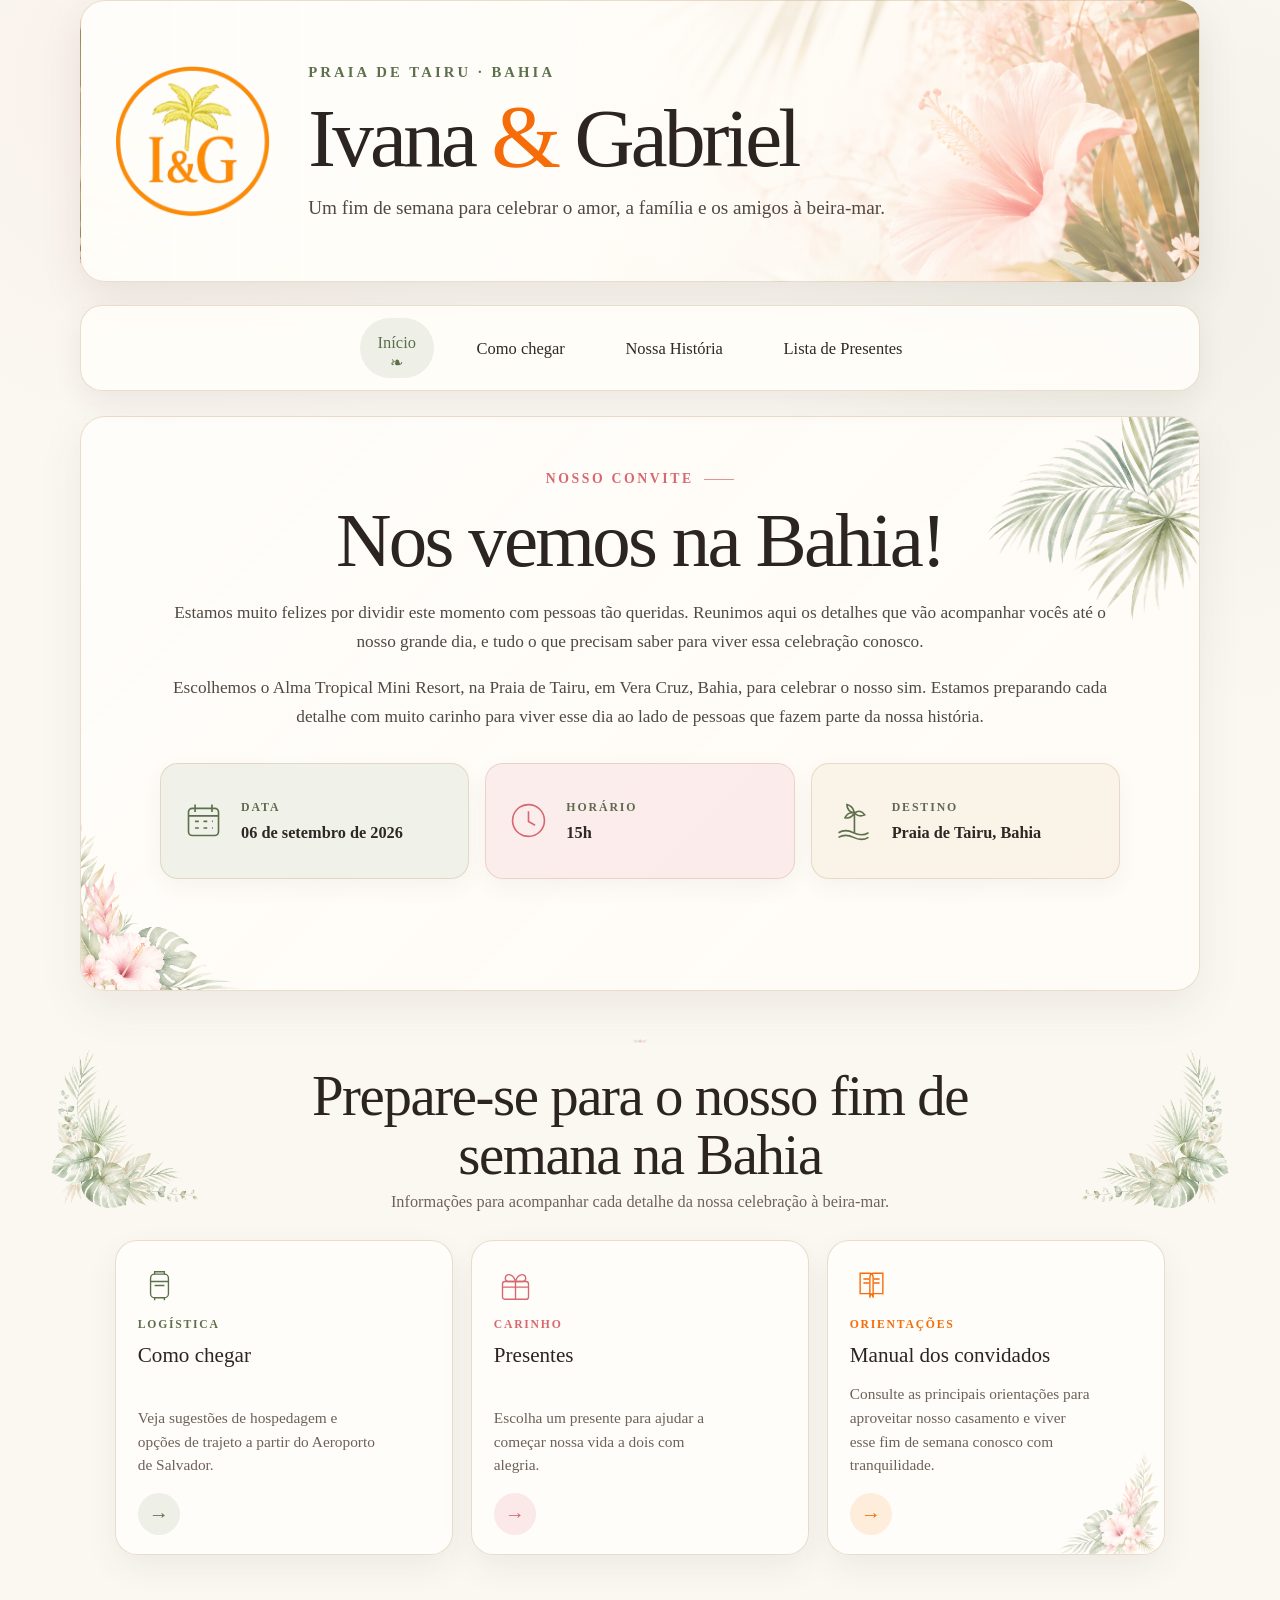
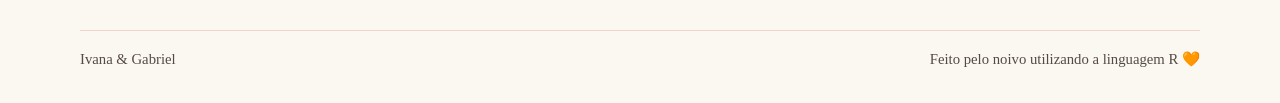
==== commit aacf5474: "Updated Website" ====
--- a/index.html
+++ b/index.html
@@ -8,8 +8,6 @@
 </head>
 
 <body class="home-page">
-  <div class="wedding-topbar">Casamento na Bahia · 06 de setembro de 2026</div>
-
   <main class="content">
     <header class="wedding-header">
       <div class="monogram">
@@ -40,15 +38,11 @@
       <h1>Nos vemos na Bahia!</h1>
 
       <p class="lead">
-        Criamos este espaço para reunir as principais informações do nosso casamento:
-        confirmação de presença, hospedagem, chegada à Ilha de Itaparica e a programação
-        opcional do fim de semana.
+        Estamos muito felizes por dividir este momento com pessoas tão queridas. Reunimos aqui os detalhes que vão acompanhar vocês até o nosso grande dia, e tudo o que precisam saber para viver essa celebração conosco.
       </p>
 
       <p class="lead">
-        A cerimônia será no <strong>Alma Tropical Mini Resort</strong>, em Tairu,
-        Vera Cruz - BA. Estamos preparando tudo com muito carinho para viver esse dia
-        com pessoas que fazem parte da nossa história.
+        Escolhemos o Alma Tropical Mini Resort, na Praia de Tairu, em Vera Cruz, Bahia, para celebrar o nosso sim. Estamos preparando cada detalhe com muito carinho para viver esse dia ao lado de pessoas que fazem parte da nossa história.
       </p>
 
       <div class="highlight-strip" aria-label="Informações principais">
@@ -97,7 +91,7 @@
     <section class="home-navigation-section" aria-labelledby="navegacao-site">
       <div class="home-section-heading">
         <img class="home-section-flower" src="img/flor-centro.png" alt="" aria-hidden="true">
-        <h2 id="navegacao-site" class="section-title">Navegação do casamento</h2>
+        <h2 id="navegacao-site" class="section-title">Prepare-se para o nosso fim de semana na Bahia</h2>
         <p class="home-section-subtitle">
           Informações para acompanhar cada detalhe da nossa celebração à beira-mar.
         </p>
@@ -131,6 +125,7 @@
           </div>
         </a>
 
+        <!--
         <a href="eventos.html">
           <div class="page-card">
             <span class="card-icon" aria-hidden="true">
@@ -146,6 +141,7 @@
             <span class="card-arrow" aria-hidden="true">→</span>
           </div>
         </a>
+        -->
 
         <a href="presentes.html">
           <div class="page-card">
@@ -158,19 +154,34 @@
             <span class="card-label">Carinho</span>
             <h3>Presentes</h3>
             <p>
-              Escolha uma lembrança simbólica para ajudar a começar nossa vida a dois com alegria.
+              Escolha um presente para ajudar a começar nossa vida a dois com alegria.
             </p>
             <span class="card-arrow" aria-hidden="true">→</span>
           </div>
         </a>
+        
+        <a href="manual.html">
+          <div class="page-card">
+            <span class="card-icon" aria-hidden="true">
+              <svg viewBox="0 0 48 48" fill="none" stroke="currentColor">
+                <path d="M10 9h11c3 0 5 2 5 5v25c0-3-2-5-5-5H10V9Z"></path>
+                <path d="M38 9H27c-3 0-5 2-5 5v25c0-3 2-5 5-5h11V9Z"></path>
+                <path d="M14 16h7M14 21h7M27 16h7M27 21h7"></path>
+              </svg>
+            </span>
+            <span class="card-label">Orientações</span>
+            <h3>Manual dos convidados</h3>
+            <p>
+              Consulte as principais orientações para aproveitar nosso casamento
+              e viver esse fim de semana conosco com tranquilidade.
+            </p>
+            <span class="card-arrow" aria-hidden="true">→</span>
+          </div>
+        </a>
+        
       </div>
     </section>
-
-    <section class="section-note">
-      <strong>Observação:</strong> as informações podem ser ajustadas conforme a organização final.
-      Depois da confirmação, o convite oficial será enviado aos convidados confirmados.
-    </section>
-  </main>
+    </main>
 
   <footer class="footer">
     <span>Ivana &amp; Gabriel</span>
--- a/casamento.css
+++ b/casamento.css
@@ -189,7 +189,7 @@
 
 .wedding-line3 {
   margin: 0.5rem 0 0;
-  font-size: clamp(1rem, 2vw, 1.22rem);
+  font-size: clamp(0.8rem, 2vw, 1rem);
   color: var(--muted);
 }
 
@@ -283,6 +283,7 @@
   letter-spacing: 0.14em;
   text-transform: uppercase;
   font-size: 0.82rem;
+  text-align: center;
 }
 
 .hero-panel h1,
@@ -297,6 +298,7 @@
 
 .hero-panel h1 {
   font-size: clamp(2rem, 5vw, 3.4rem);
+  text-align: center;
 }
 
 .lead {
@@ -304,6 +306,7 @@
   margin: 0 0 1rem;
   font-size: 1.1rem;
   color: var(--muted);
+  text-align: center;
 }
 
 .highlight-strip {
@@ -891,7 +894,7 @@
   max-width: 660px;
   margin-top: 0.95rem;
   color: #514842;
-  font-size: clamp(1.05rem, 2vw, 1.32rem);
+  font-size: clamp(1.05rem, 2vw, 1.2rem);
   line-height: 1.45;
 }
 
@@ -1021,6 +1024,7 @@
   color: var(--home-coral);
   font-size: 0.86rem;
   letter-spacing: 0.19em;
+  text-align: center;
 }
 
 .home-page .hero-panel .eyebrow::after {
@@ -1029,6 +1033,7 @@
   height: 1px;
   background: currentColor;
   opacity: 0.7;
+  text-align: center;
 }
 
 .home-page .hero-panel h1 {
@@ -1053,6 +1058,7 @@
   color: #514842;
   font-size: 1.08rem;
   line-height: 1.68;
+  text-align: center;
 }
 
 /* Informações: data, horário e destino */
@@ -1156,7 +1162,7 @@
   position: absolute;
   z-index: 0;
   left: -2.2rem;
-  top: -1.55rem;
+  top: 1.2rem;
   width: 170px;
   height: 235px;
   opacity: 0.72;
@@ -1173,7 +1179,7 @@
   position: absolute;
   z-index: 0;
   right: -2.2rem;
-  top: -1.45rem;
+  top: 1.2rem;
   width: 170px;
   height: 235px;
   opacity: 0.72;
@@ -1519,7 +1525,7 @@
 
   .home-page .wedding-line3 {
     margin-top: 0.55rem;
-    font-size: 0.94rem;
+    font-size: 0.8rem;
   }
 
   .home-page .casamento-nav {
@@ -1648,6 +1654,7 @@
 
   .home-page .hero-panel .eyebrow {
     font-size: 0.72rem;
+    text-align: center;
   }
 
   .home-page .highlight-item {
@@ -1658,4 +1665,144 @@
     width: 38px;
     height: 38px;
   }
-}+}
+/* =========================================================
+   CORREÇÕES FINAIS DA HOME
+   Centralização do convite e dos dois cards
+   ========================================================= */
+
+.home-page .hero-panel .eyebrow {
+  display: flex;
+  width: max-content;
+  max-width: 100%;
+  justify-content: center;
+  align-items: center;
+  margin: 0 auto 0.75rem;
+  text-align: center;
+}
+
+.home-page .hero-panel h1 {
+  width: 100%;
+  max-width: 950px;
+  margin: 0 auto 1.25rem;
+  text-align: center;
+}
+
+.home-page .hero-panel .lead {
+  width: 100%;
+  max-width: 950px;
+  margin: 0 auto 1.05rem;
+  text-align: center;
+}
+
+.home-page .highlight-strip {
+  width: 100%;
+  max-width: 960px;
+  margin: 2rem auto 0;
+  padding-left: 0;
+}
+
+.home-page .cards-grid {
+  width: 100%;
+  max-width: 1080px;
+  grid-template-columns: repeat(3, minmax(260px, 340px));
+  justify-content: center;
+  align-items: stretch;
+  gap: 1.15rem;
+  margin: 0 auto 1.3rem;
+}
+
+.home-page .cards-grid > a {
+  width: 100%;
+  min-width: 0;
+}
+
+.home-page .page-card {
+  width: 100%;
+  min-height: 270px;
+  padding: 1.35rem 1.35rem 1.15rem;
+}
+
+.home-page .page-card p {
+  max-width: 82%;
+}
+
+.home-page .cards-grid > a:nth-child(1) .page-card::after {
+  width: 210px;
+  height: 210px;
+  right: -0.75rem;
+  bottom: -0.85rem;
+  background-image: url("img/folhas-inferior-esquerdo.png");
+  background-repeat: no-repeat;
+  background-position: right bottom;
+  background-size: contain;
+  transform: scaleX(-1);
+  transform-origin: right bottom;
+  opacity: 0.72;
+}
+
+.home-page .cards-grid > a:nth-child(2) .page-card::after {
+  width: 210px;
+  height: 210px;
+  right: -0.75rem;
+  bottom: -0.85rem;
+  background-image: url("img/flores_inferiordireito.png");
+  background-repeat: no-repeat;
+  background-position: right bottom;
+  background-size: contain;
+  transform: scaleX(-1);
+  transform-origin: right bottom;
+  opacity: 0.72;
+}
+
+@media (max-width: 900px) {
+  .home-page .cards-grid {
+    max-width: 720px;
+    grid-template-columns: repeat(2, minmax(250px, 330px));
+  }
+}
+
+@media (max-width: 720px) {
+  .home-page .hero-panel .lead {
+    max-width: 100%;
+  }
+
+  .home-page .highlight-strip {
+    max-width: 430px;
+  }
+
+  .home-page .cards-grid {
+    max-width: 430px;
+    grid-template-columns: minmax(0, 430px);
+    justify-content: center;
+  }
+
+  .home-page .page-card {
+    min-height: 245px;
+  }
+
+  .home-page .cards-grid > a:nth-child(1) .page-card::after,
+  .home-page .cards-grid > a:nth-child(2) .page-card::after {
+    width: 185px;
+    height: 185px;
+  }
+}
+
+@media (max-width: 480px) {
+  .home-page .cards-grid {
+    max-width: 100%;
+    grid-template-columns: minmax(0, 1fr);
+  }
+
+  .home-page .page-card p {
+    max-width: 78%;
+  }
+
+  .home-page .cards-grid > a:nth-child(1) .page-card::after,
+  .home-page .cards-grid > a:nth-child(2) .page-card::after {
+    width: 165px;
+    height: 165px;
+    right: -0.85rem;
+    bottom: -0.85rem;
+  }
+}
